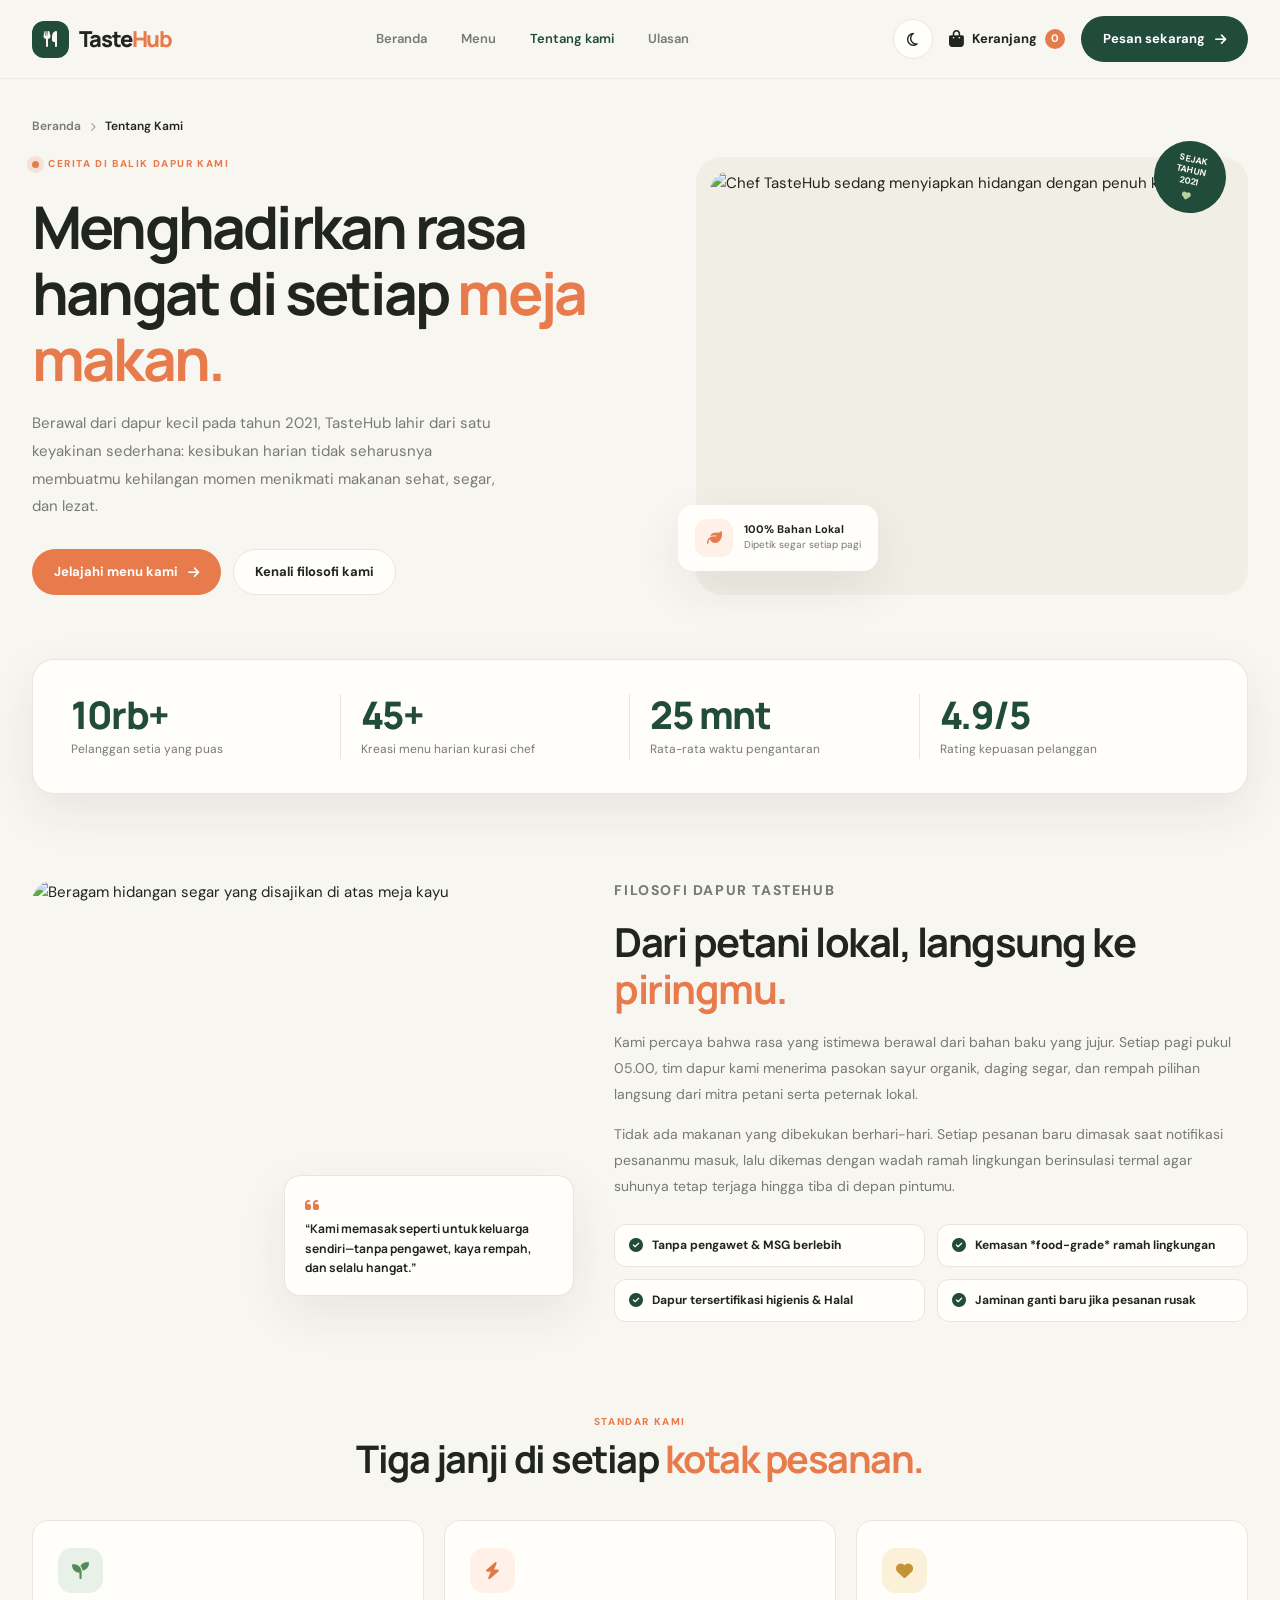
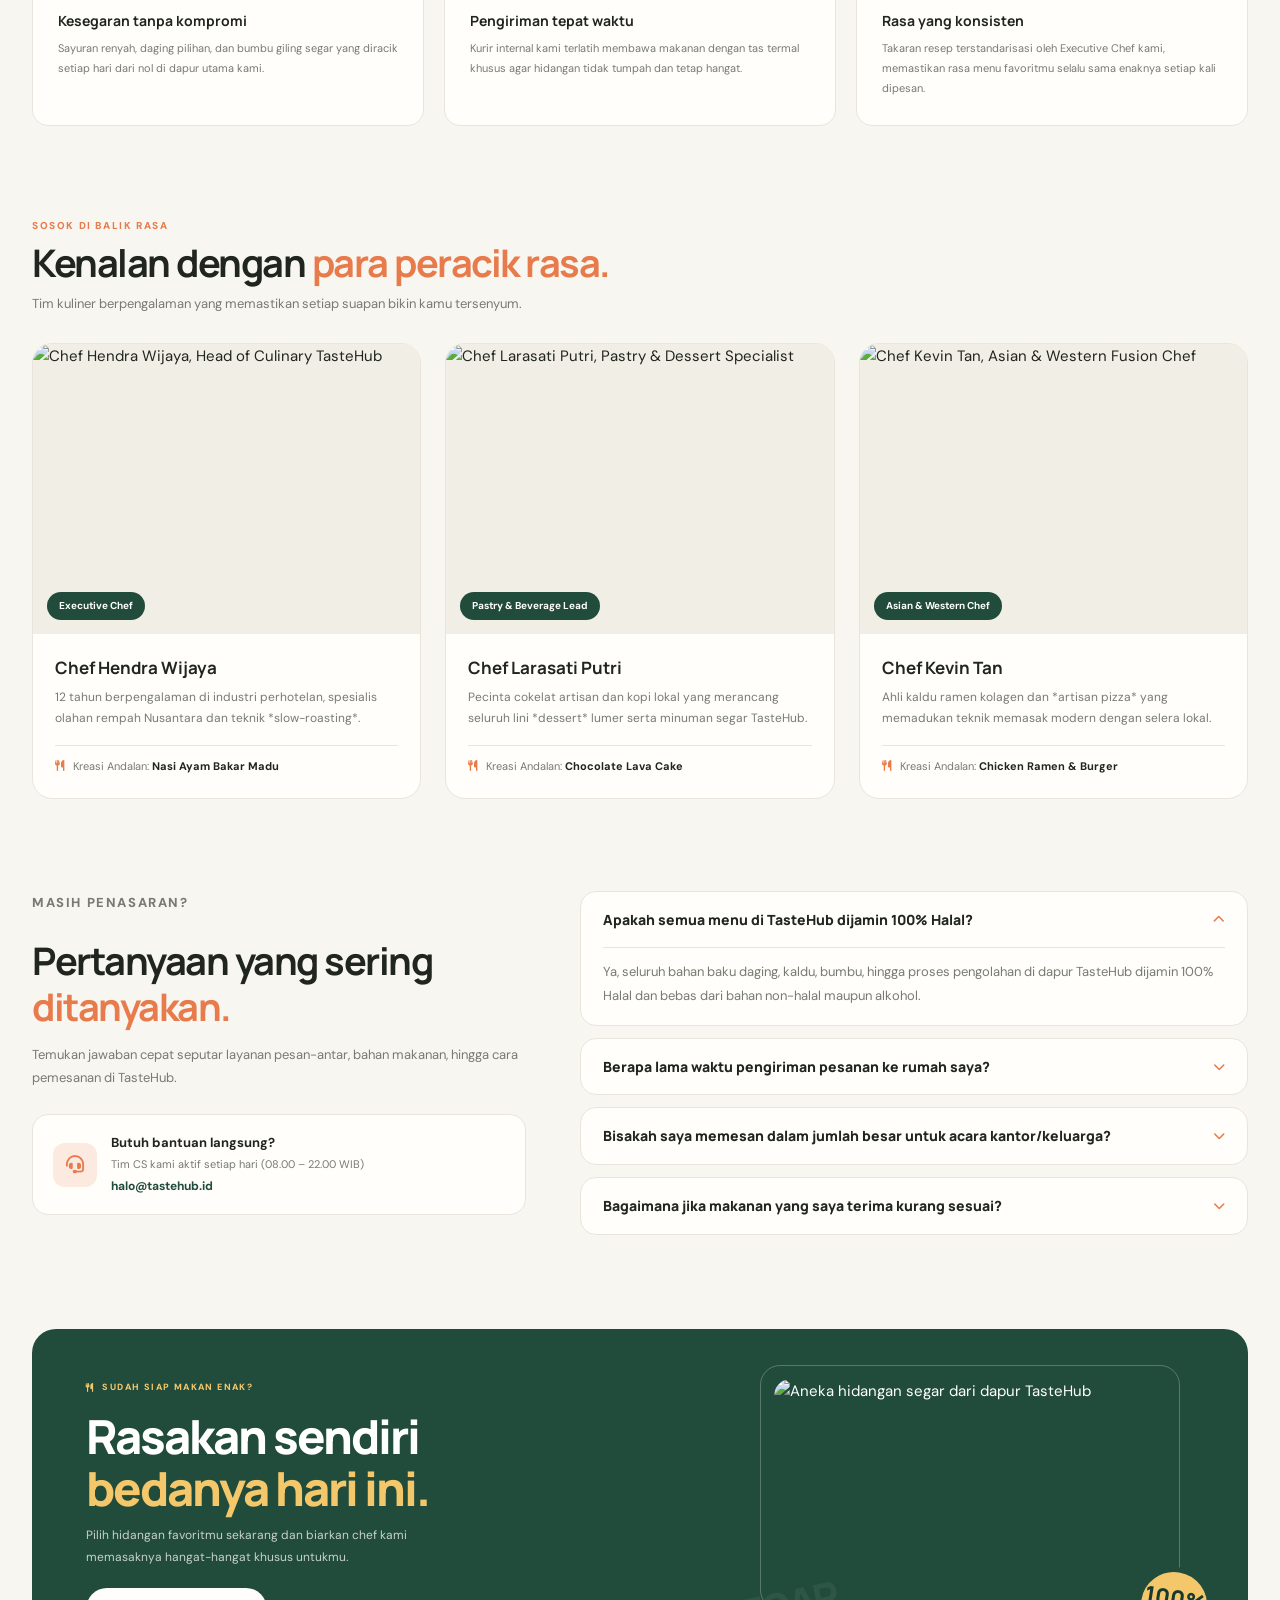
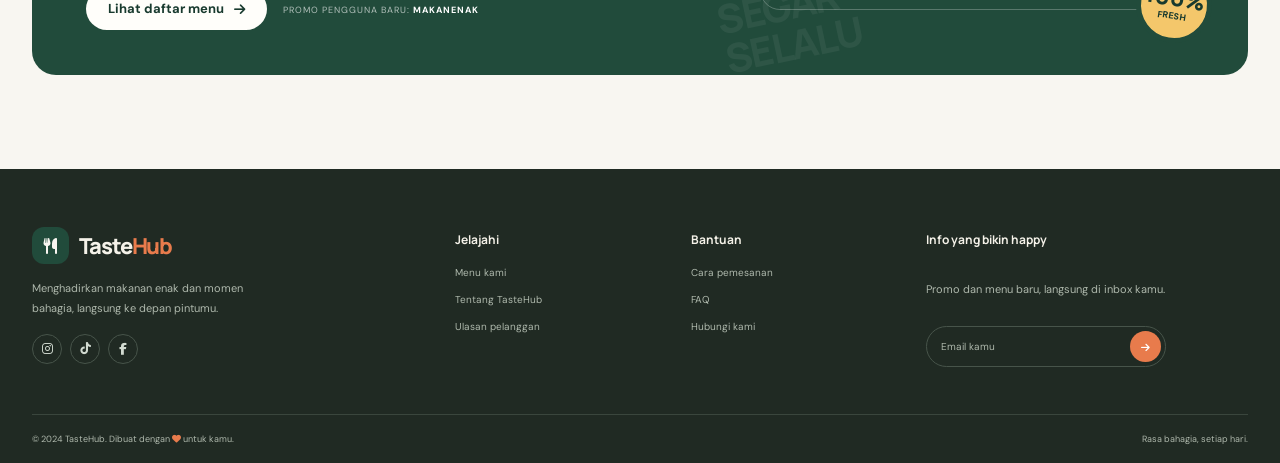
==== about.html @ d0d7498b "feat: add about page with content and FAQ accordion functionality" ====
<!DOCTYPE html>
<html lang="id" class="light">
<head>
    <meta charset="UTF-8">
    <meta name="viewport" content="width=device-width, initial-scale=1.0">
    <meta name="theme-color" content="#f8f6f1">
    <meta name="description" content="Kenali lebih dekat TasteHub. Dari bahan lokal pilihan, dapur higienis, hingga chef berpengalaman yang memasak sepenuh hati untukmu.">
    <title>Tentang Kami — TasteHub</title>
    <link rel="preconnect" href="https://fonts.googleapis.com">
    <link rel="preconnect" href="https://fonts.gstatic.com" crossorigin>
    <link href="https://fonts.googleapis.com/css2?family=DM+Sans:wght@400;500;600;700&family=Manrope:wght@400;500;600;700;800&display=swap" rel="stylesheet">
    <link rel="stylesheet" href="https://cdnjs.cloudflare.com/ajax/libs/font-awesome/6.4.0/css/all.min.css">
    <link rel="stylesheet" href="css/style.css">
</head>
<body>
    <header class="site-header">
        <div class="header-inner">
            <a class="brand" href="index.html" aria-label="TasteHub, ke beranda">
                <span class="brand-mark"><i class="fa-solid fa-utensils" aria-hidden="true"></i></span>
                <span>Taste<span class="brand-accent">Hub</span></span>
            </a>

            <nav class="desktop-nav" aria-label="Navigasi utama">
                <a class="nav-link" href="index.html">Beranda</a>
                <a class="nav-link" href="menu.html">Menu</a>
                <a class="nav-link active" href="about.html">Tentang kami</a>
                <a class="nav-link" href="index.html#ulasan">Ulasan</a>
            </nav>

            <div class="header-actions">
                <button class="icon-button theme-toggle" type="button" aria-label="Aktifkan tema gelap">
                    <i class="fa-regular fa-moon" aria-hidden="true"></i>
                </button>
                <button class="cart-button" type="button" aria-label="Keranjang, 0 item">
                    <i class="fa-solid fa-bag-shopping" aria-hidden="true"></i>
                    <span class="cart-label">Keranjang</span>
                    <span class="cart-count" aria-live="polite">0</span>
                </button>
                <a class="button button-dark header-cta" href="menu.html">Pesan sekarang <i class="fa-solid fa-arrow-right" aria-hidden="true"></i></a>
            </div>

            <button class="mobile-menu-toggle" type="button" aria-label="Buka menu" aria-expanded="false" aria-controls="mobile-menu">
                <i class="fa-solid fa-bars" aria-hidden="true"></i>
            </button>
        </div>
        <nav class="mobile-nav" id="mobile-menu" aria-label="Navigasi mobile" hidden>
            <a href="index.html">Beranda</a>
            <a href="menu.html">Menu</a>
            <a href="about.html">Tentang kami</a>
            <a href="index.html#ulasan">Ulasan</a>
            <a href="menu.html">Pesan sekarang <i class="fa-solid fa-arrow-right" aria-hidden="true"></i></a>
        </nav>
    </header>

    <main>
        <!-- Hero Tentang Kami -->
        <section class="about-hero section-shell">
            <nav class="breadcrumb" aria-label="Breadcrumb">
                <a href="index.html">Beranda</a>
                <i class="fa-solid fa-chevron-right" aria-hidden="true"></i>
                <span aria-current="page">Tentang Kami</span>
            </nav>

            <div class="about-hero-grid">
                <div class="about-hero-copy">
                    <div class="eyebrow"><span class="eyebrow-dot"></span> CERITA DI BALIK DAPUR KAMI</div>
                    <h1>Menghadirkan rasa hangat di setiap <span>meja makan.</span></h1>
                    <p class="hero-description">Berawal dari dapur kecil pada tahun 2021, TasteHub lahir dari satu keyakinan sederhana: kesibukan harian tidak seharusnya membuatmu kehilangan momen menikmati makanan sehat, segar, dan lezat.</p>
                    <div class="about-cta-group">
                        <a class="button button-primary" href="menu.html">Jelajahi menu kami <i class="fa-solid fa-arrow-right" aria-hidden="true"></i></a>
                        <a class="button button-outline" href="#filosofi">Kenali filosofi kami</a>
                    </div>
                </div>

                <div class="about-hero-visual">
                    <div class="about-image-collage">
                        <img class="collage-main" src="https://images.unsplash.com/photo-1556910103-1c02745aae4d?w=900&h=750&fit=crop" alt="Chef TasteHub sedang menyiapkan hidangan dengan penuh ketelitian">
                        <div class="floating-note note-quality">
                            <span class="note-icon"><i class="fa-solid fa-leaf" aria-hidden="true"></i></span>
                            <span><strong>100% Bahan Lokal</strong><small>Dipetik segar setiap pagi</small></span>
                        </div>
                        <div class="hero-sticker about-sticker" aria-hidden="true">
                            <span>SEJAK<br>TAHUN<br>2021</span>
                            <i class="fa-solid fa-heart"></i>
                        </div>
                    </div>
                </div>
            </div>
        </section>

        <!-- Bar Statistik Pencapaian -->
        <section class="stats-section section-shell" aria-label="Pencapaian TasteHub">
            <div class="stats-banner">
                <div class="stat-item">
                    <strong>10rb+</strong>
                    <span>Pelanggan setia yang puas</span>
                </div>
                <div class="stat-item">
                    <strong>45+</strong>
                    <span>Kreasi menu harian kurasi chef</span>
                </div>
                <div class="stat-item">
                    <strong>25 mnt</strong>
                    <span>Rata-rata waktu pengantaran</span>
                </div>
                <div class="stat-item">
                    <strong>4.9/5</strong>
                    <span>Rating kepuasan pelanggan</span>
                </div>
            </div>
        </section>

        <!-- Filosofi & Cerita Dapur -->
        <section class="story-section section-shell" id="filosofi">
            <div class="story-image-box">
                <img src="https://images.unsplash.com/photo-1504674900247-0877df9cc836?w=900&h=800&fit=crop" alt="Beragam hidangan segar yang disajikan di atas meja kayu" loading="lazy">
                <div class="story-quote-card">
                    <i class="fa-solid fa-quote-left" aria-hidden="true"></i>
                    <p>“Kami memasak seperti untuk keluarga sendiri—tanpa pengawet, kaya rempah, dan selalu hangat.”</p>
                </div>
            </div>

            <div class="story-content">
                <p class="section-kicker">FILOSOFI DAPUR TASTEHUB</p>
                <h2>Dari petani lokal, langsung ke <span>piringmu.</span></h2>
                <p>Kami percaya bahwa rasa yang istimewa berawal dari bahan baku yang jujur. Setiap pagi pukul 05.00, tim dapur kami menerima pasokan sayur organik, daging segar, dan rempah pilihan langsung dari mitra petani serta peternak lokal.</p>
                <p>Tidak ada makanan yang dibekukan berhari-hari. Setiap pesanan baru dimasak saat notifikasi pesananmu masuk, lalu dikemas dengan wadah ramah lingkungan berinsulasi termal agar suhunya tetap terjaga hingga tiba di depan pintumu.</p>

                <div class="story-check-grid">
                    <div class="check-item"><i class="fa-solid fa-circle-check" aria-hidden="true"></i> Tanpa pengawet & MSG berlebih</div>
                    <div class="check-item"><i class="fa-solid fa-circle-check" aria-hidden="true"></i> Kemasan *food-grade* ramah lingkungan</div>
                    <div class="check-item"><i class="fa-solid fa-circle-check" aria-hidden="true"></i> Dapur tersertifikasi higienis & Halal</div>
                    <div class="check-item"><i class="fa-solid fa-circle-check" aria-hidden="true"></i> Jaminan ganti baru jika pesanan rusak</div>
                </div>
            </div>
        </section>

        <!-- Nilai Utama (3 Pilar) -->
        <section class="benefits-section section-shell">
            <div class="section-heading centered-heading">
                <div>
                    <p class="section-kicker">STANDAR KAMI</p>
                    <h2>Tiga janji di setiap <span>kotak pesanan.</span></h2>
                </div>
            </div>
            <div class="benefit-grid">
                <article class="benefit-card">
                    <span class="benefit-icon icon-green"><i class="fa-solid fa-seedling" aria-hidden="true"></i></span>
                    <h3>Kesegaran tanpa kompromi</h3>
                    <p>Sayuran renyah, daging pilihan, dan bumbu giling segar yang diracik setiap hari dari nol di dapur utama kami.</p>
                </article>
                <article class="benefit-card">
                    <span class="benefit-icon icon-orange"><i class="fa-solid fa-bolt" aria-hidden="true"></i></span>
                    <h3>Pengiriman tepat waktu</h3>
                    <p>Kurir internal kami terlatih membawa makanan dengan tas termal khusus agar hidangan tidak tumpah dan tetap hangat.</p>
                </article>
                <article class="benefit-card">
                    <span class="benefit-icon icon-yellow"><i class="fa-solid fa-heart" aria-hidden="true"></i></span>
                    <h3>Rasa yang konsisten</h3>
                    <p>Takaran resep terstandarisasi oleh Executive Chef kami, memastikan rasa menu favoritmu selalu sama enaknya setiap kali dipesan.</p>
                </article>
            </div>
        </section>

        <!-- Tim Chef di Balik Layar -->
        <section class="team-section section-shell">
            <div class="section-heading">
                <div>
                    <p class="section-kicker">SOSOK DI BALIK RASA</p>
                    <h2>Kenalan dengan <span>para peracik rasa.</span></h2>
                    <p class="section-description">Tim kuliner berpengalaman yang memastikan setiap suapan bikin kamu tersenyum.</p>
                </div>
            </div>

            <div class="team-grid">
                <article class="team-card">
                    <div class="team-photo">
                        <img src="https://images.unsplash.com/photo-1583394838336-acd977736f90?w=600&h=680&fit=crop&crop=faces" alt="Chef Hendra Wijaya, Head of Culinary TasteHub" loading="lazy">
                        <span class="team-role-badge">Executive Chef</span>
                    </div>
                    <div class="team-info">
                        <h3>Chef Hendra Wijaya</h3>
                        <p>12 tahun berpengalaman di industri perhotelan, spesialis olahan rempah Nusantara dan teknik *slow-roasting*.</p>
                        <span class="signature-dish"><i class="fa-solid fa-utensils" aria-hidden="true"></i> Kreasi Andalan: <strong>Nasi Ayam Bakar Madu</strong></span>
                    </div>
                </article>

                <article class="team-card">
                    <div class="team-photo">
                        <img src="https://images.unsplash.com/photo-1577219491135-ce391730fb2c?w=600&h=680&fit=crop&crop=faces" alt="Chef Larasati Putri, Pastry & Dessert Specialist" loading="lazy">
                        <span class="team-role-badge">Pastry & Beverage Lead</span>
                    </div>
                    <div class="team-info">
                        <h3>Chef Larasati Putri</h3>
                        <p>Pecinta cokelat artisan dan kopi lokal yang merancang seluruh lini *dessert* lumer serta minuman segar TasteHub.</p>
                        <span class="signature-dish"><i class="fa-solid fa-utensils" aria-hidden="true"></i> Kreasi Andalan: <strong>Chocolate Lava Cake</strong></span>
                    </div>
                </article>

                <article class="team-card">
                    <div class="team-photo">
                        <img src="https://images.unsplash.com/photo-1566554273541-37a9ca77b91f?w=600&h=680&fit=crop&crop=faces" alt="Chef Kevin Tan, Asian & Western Fusion Chef" loading="lazy">
                        <span class="team-role-badge">Asian & Western Chef</span>
                    </div>
                    <div class="team-info">
                        <h3>Chef Kevin Tan</h3>
                        <p>Ahli kaldu ramen kolagen dan *artisan pizza* yang memadukan teknik memasak modern dengan selera lokal.</p>
                        <span class="signature-dish"><i class="fa-solid fa-utensils" aria-hidden="true"></i> Kreasi Andalan: <strong>Chicken Ramen & Burger</strong></span>
                    </div>
                </article>
            </div>
        </section>

        <!-- Seksi FAQ (Pertanyaan Umum) -->
        <section class="faq-section section-shell" id="faq">
            <div class="faq-layout">
                <div class="faq-intro">
                    <p class="section-kicker">MASIH PENASARAN?</p>
                    <h2>Pertanyaan yang sering <span>ditanyakan.</span></h2>
                    <p>Temukan jawaban cepat seputar layanan pesan-antar, bahan makanan, hingga cara pemesanan di TasteHub.</p>
                    <div class="contact-card">
                        <span class="contact-icon"><i class="fa-solid fa-headset" aria-hidden="true"></i></span>
                        <div>
                            <strong>Butuh bantuan langsung?</strong>
                            <small>Tim CS kami aktif setiap hari (08.00 – 22.00 WIB)</small>
                            <a href="mailto:halo@tastehub.id">halo@tastehub.id</a>
                        </div>
                    </div>
                </div>

                <div class="faq-list">
                    <div class="faq-item">
                        <button class="faq-question" type="button" aria-expanded="true">
                            <span>Apakah semua menu di TasteHub dijamin 100% Halal?</span>
                            <i class="fa-solid fa-chevron-down" aria-hidden="true"></i>
                        </button>
                        <div class="faq-answer">
                            <p>Ya, seluruh bahan baku daging, kaldu, bumbu, hingga proses pengolahan di dapur TasteHub dijamin 100% Halal dan bebas dari bahan non-halal maupun alkohol.</p>
                        </div>
                    </div>

                    <div class="faq-item">
                        <button class="faq-question" type="button" aria-expanded="false">
                            <span>Berapa lama waktu pengiriman pesanan ke rumah saya?</span>
                            <i class="fa-solid fa-chevron-down" aria-hidden="true"></i>
                        </button>
                        <div class="faq-answer" hidden>
                            <p>Rata-rata waktu pengiriman berkisar antara 20 hingga 35 menit sejak pesanan dikonfirmasi, tergantung jarak lokasi dan kondisi lalu lintas.</p>
                        </div>
                    </div>

                    <div class="faq-item">
                        <button class="faq-question" type="button" aria-expanded="false">
                            <span>Bisakah saya memesan dalam jumlah besar untuk acara kantor/keluarga?</span>
                            <i class="fa-solid fa-chevron-down" aria-hidden="true"></i>
                        </button>
                        <div class="faq-answer" hidden>
                            <p>Tentu bisa! Untuk pesanan di atas 25 porsi (katering acara atau rapat kantor), kami menyarankan pemesanan minimal H-1 agar tim dapur kami dapat menyiapkan porsi terbaik lengkap dengan potongan harga khusus.</p>
                        </div>
                    </div>

                    <div class="faq-item">
                        <button class="faq-question" type="button" aria-expanded="false">
                            <span>Bagaimana jika makanan yang saya terima kurang sesuai?</span>
                            <i class="fa-solid fa-chevron-down" aria-hidden="true"></i>
                        </button>
                        <div class="faq-answer" hidden>
                            <p>Kepuasanmu adalah prioritas kami. Jika ada menu yang tertukar, kurang lengkap, atau rusak saat perjalanan, hubungi layanan pelanggan kami maksimal 2 jam setelah pesanan tiba untuk penggantian menu baru tanpa biaya tambahan.</p>
                        </div>
                    </div>
                </div>
            </div>
        </section>

        <!-- Banner Ajakan Memesan -->
        <section class="promo-section section-shell">
            <div class="promo-content">
                <span class="promo-label"><i class="fa-solid fa-utensils" aria-hidden="true"></i> SUDAH SIAP MAKAN ENAK?</span>
                <h2>Rasakan sendiri<br><span>bedanya hari ini.</span></h2>
                <p>Pilih hidangan favoritmu sekarang dan biarkan chef kami memasaknya hangat-hangat khusus untukmu.</p>
                <a class="button button-light" href="menu.html">Lihat daftar menu <i class="fa-solid fa-arrow-right" aria-hidden="true"></i></a>
                <span class="promo-code">PROMO PENGGUNA BARU: <strong>MAKANENAK</strong></span>
            </div>
            <div class="promo-image">
                <img src="https://images.unsplash.com/photo-1546069901-ba9599a7e63c?w=1000&h=800&fit=crop" alt="Aneka hidangan segar dari dapur TasteHub" loading="lazy">
                <span class="discount-badge"><strong>100%</strong><span>FRESH</span></span>
            </div>
            <div class="promo-decoration" aria-hidden="true">SEGAR<br>SELALU</div>
        </section>
    </main>

    <footer class="site-footer">
        <div class="footer-main section-shell">
            <div class="footer-brand-column">
                <a class="brand footer-brand" href="index.html">
                    <span class="brand-mark"><i class="fa-solid fa-utensils" aria-hidden="true"></i></span>
                    <span>Taste<span class="brand-accent">Hub</span></span>
                </a>
                <p>Menghadirkan makanan enak dan momen bahagia, langsung ke depan pintumu.</p>
                <div class="social-links">
                    <a href="index.html" aria-label="Instagram"><i class="fa-brands fa-instagram"></i></a>
                    <a href="index.html" aria-label="TikTok"><i class="fa-brands fa-tiktok"></i></a>
                    <a href="index.html" aria-label="Facebook"><i class="fa-brands fa-facebook-f"></i></a>
                </div>
            </div>
            <div class="footer-column">
                <h3>Jelajahi</h3>
                <a href="menu.html">Menu kami</a>
                <a href="about.html">Tentang TasteHub</a>
                <a href="index.html#ulasan">Ulasan pelanggan</a>
            </div>
            <div class="footer-column">
                <h3>Bantuan</h3>
                <a href="#faq">Cara pemesanan</a>
                <a href="#faq">FAQ</a>
                <a href="#faq">Hubungi kami</a>
            </div>
            <div class="footer-column newsletter-column">
                <h3>Info yang bikin happy</h3>
                <p>Promo dan menu baru, langsung di inbox kamu.</p>
                <form class="newsletter-form" id="newsletter-form">
                    <label class="sr-only" for="newsletter-email">Alamat email</label>
                    <input id="newsletter-email" type="email" placeholder="Email kamu" required>
                    <button type="submit" aria-label="Daftar newsletter"><i class="fa-solid fa-arrow-right" aria-hidden="true"></i></button>
                </form>
            </div>
        </div>
        <div class="footer-bottom section-shell">
            <span>© 2024 TasteHub. Dibuat dengan <i class="fa-solid fa-heart" aria-hidden="true"></i> untuk kamu.</span>
            <span>Rasa bahagia, setiap hari.</span>
        </div>
    </footer>

    <div class="toast-message" id="toast-message" role="status" aria-live="polite"></div>
    <script src="js/script.js"></script>
</body>
</html>
---- css/style.css ----
:root {
    color-scheme: light;
    --page: #f8f6f1;
    --surface: #fffefa;
    --surface-soft: #f1eee6;
    --ink: #20251f;
    --muted: #777b72;
    --line: #e8e5dc;
    --green: #214b3b;
    --green-dark: #183a2e;
    --orange: #e87b4c;
    --yellow: #f4c76b;
    --shadow: 0 18px 50px rgba(32, 37, 31, .08);
}

html.dark {
    color-scheme: dark;
    --page: #171d19;
    --surface: #202822;
    --surface-soft: #29332c;
    --ink: #f5f2e9;
    --muted: #a7afa6;
    --line: #354139;
    --green: #8ab59a;
    --green-dark: #d3e2d5;
    --orange: #f19a70;
    --shadow: 0 18px 50px rgba(0, 0, 0, .2);
}

* { box-sizing: border-box; }

html { scroll-behavior: smooth; scroll-padding-top: 92px; }

body {
    margin: 0;
    background: var(--page);
    color: var(--ink);
    font-family: "DM Sans", sans-serif;
    font-size: 15px;
    line-height: 1.6;
    transition: background .25s ease, color .25s ease;
}

button, input { font: inherit; }
button, a { -webkit-tap-highlight-color: transparent; }
button { color: inherit; }
a { color: inherit; text-decoration: none; }
img { display: block; max-width: 100%; }

.sr-only {
    position: absolute;
    width: 1px;
    height: 1px;
    padding: 0;
    margin: -1px;
    overflow: hidden;
    clip: rect(0, 0, 0, 0);
    white-space: nowrap;
    border: 0;
}

.section-shell { width: min(1280px, calc(100% - 64px)); margin-inline: auto; }

.site-header {
    position: sticky;
    z-index: 20;
    top: 0;
    background: color-mix(in srgb, var(--page) 92%, transparent);
    border-bottom: 1px solid color-mix(in srgb, var(--line) 75%, transparent);
    backdrop-filter: blur(16px);
}

.header-inner {
    width: min(1280px, calc(100% - 64px));
    min-height: 78px;
    margin: auto;
    display: flex;
    align-items: center;
    justify-content: space-between;
    gap: 30px;
}

.brand {
    display: inline-flex;
    align-items: center;
    gap: 10px;
    flex-shrink: 0;
    font: 800 22px/1 "Manrope", sans-serif;
    letter-spacing: -1.1px;
}

.brand-mark {
    display: grid;
    width: 37px;
    height: 37px;
    place-items: center;
    border-radius: 12px;
    background: var(--green);
    color: var(--page);
    font-size: 16px;
}

.brand-accent { color: var(--orange); }
.desktop-nav { display: flex; align-items: center; gap: 34px; }
.nav-link { color: var(--muted); font-size: 13px; font-weight: 600; transition: color .2s ease; }
.nav-link:hover, .nav-link.active { color: var(--green); }

.header-actions { display: flex; align-items: center; gap: 16px; }
.icon-button, .mobile-menu-toggle {
    display: grid;
    width: 40px;
    height: 40px;
    padding: 0;
    place-items: center;
    border: 1px solid var(--line);
    border-radius: 50%;
    background: var(--surface);
    cursor: pointer;
    transition: border-color .2s ease, transform .2s ease;
}
.icon-button:hover, .mobile-menu-toggle:hover { transform: translateY(-2px); border-color: var(--green); }
.cart-button { position: relative; display: flex; align-items: center; gap: 8px; padding: 8px 0; border: 0; background: transparent; cursor: pointer; font-size: 13px; font-weight: 700; }
.cart-button > i { font-size: 17px; }
.cart-count { display: grid; width: 20px; height: 20px; place-items: center; border-radius: 50%; background: var(--orange); color: white; font-size: 11px; }

.button {
    display: inline-flex;
    min-height: 46px;
    align-items: center;
    justify-content: center;
    gap: 10px;
    padding: 0 21px;
    border: 1px solid transparent;
    border-radius: 999px;
    font-size: 13px;
    font-weight: 700;
    transition: transform .2s ease, background .2s ease, border-color .2s ease;
}
.button:hover { transform: translateY(-2px); }
.button-dark { background: var(--green); color: #fff; }
.button-dark:hover { background: var(--green-dark); }
.button-primary { background: var(--orange); color: #fff; }
.button-primary:hover { background: #d96e40; }
.button-light { background: #fffefa; color: var(--green-dark); }
.button-outline { border-color: var(--line); background: var(--surface); color: var(--ink); }
.mobile-menu-toggle, .mobile-nav { display: none; }

.hero { min-height: 575px; display: grid; grid-template-columns: 1fr .9fr; align-items: center; gap: 58px; padding-block: 66px 72px; }
.hero-copy { position: relative; z-index: 1; }
.eyebrow, .section-kicker { color: var(--orange); font-size: 10px; font-weight: 800; letter-spacing: 1.6px; }
.eyebrow { display: flex; align-items: center; gap: 9px; margin-bottom: 22px; }
.eyebrow-dot { width: 7px; height: 7px; border-radius: 50%; background: var(--orange); box-shadow: 0 0 0 5px color-mix(in srgb, var(--orange) 17%, transparent); }
h1, h2, h3, p { margin-top: 0; }
h1, h2, h3 { font-family: "Manrope", sans-serif; }
.hero h1 { max-width: 620px; margin-bottom: 20px; font-size: clamp(45px, 5.3vw, 70px); line-height: 1.1; letter-spacing: -3.4px; }
.hero h1 span, .section-heading h2 span, .testimonial-copy h2 span, .app-copy h2 span { color: var(--orange); }
.hero-description { max-width: 490px; margin-bottom: 25px; color: var(--muted); font-size: 15px; line-height: 1.85; }
.search-form { display: flex; max-width: 510px; align-items: center; gap: 12px; padding: 7px; border: 1px solid var(--line); border-radius: 999px; background: var(--surface); box-shadow: 0 12px 35px rgba(35, 40, 30, .06); }
.search-form > i { margin-left: 13px; color: var(--muted); }
.search-form input { width: 100%; min-width: 0; padding: 9px 0; border: 0; outline: 0; background: transparent; color: var(--ink); font-size: 13px; }
.search-form input::placeholder { color: var(--muted); }
.search-form .button { min-height: 43px; white-space: nowrap; }
.popular-searches { display: flex; flex-wrap: wrap; align-items: center; gap: 9px; margin-top: 16px; color: var(--muted); font-size: 11px; }
.popular-searches button { padding: 5px 11px; border: 1px solid var(--line); border-radius: 99px; background: var(--surface); color: var(--ink); cursor: pointer; font-size: 11px; transition: border-color .2s ease, color .2s ease; }
.popular-searches button:hover { border-color: var(--orange); color: var(--orange); }
.hero-proof { display: flex; align-items: center; gap: 14px; margin-top: 34px; }
.avatar-stack { display: flex; padding-left: 4px; }
.avatar-stack img { width: 31px; height: 31px; margin-left: -5px; border: 2px solid var(--page); border-radius: 50%; object-fit: cover; }
.hero-proof > div:nth-child(2) { display: grid; line-height: 1.3; }
.hero-proof > div:nth-child(2) strong, .rating-proof strong { font-size: 12px; }
.hero-proof > div:nth-child(2) span, .rating-proof span { color: var(--muted); font-size: 10px; }
.proof-divider { height: 28px; border-left: 1px solid var(--line); }
.rating-proof { display: flex; align-items: center; gap: 5px; }
.rating-proof i { color: #e8ae43; font-size: 12px; }

.hero-visual { position: relative; display: grid; min-height: 450px; place-items: center; }
.hero-image-wrap { width: min(100%, 440px); aspect-ratio: 1; padding: 13px; border-radius: 48% 52% 48% 52% / 52% 44% 56% 48%; background: #e8d9bd; transform: rotate(3deg); }
.hero-image { width: 100%; height: 100%; border: 7px solid var(--page); border-radius: inherit; object-fit: cover; transform: rotate(-3deg); }
.floating-note { position: absolute; z-index: 2; display: flex; align-items: center; gap: 11px; padding: 13px 16px; border: 1px solid rgba(255,255,255,.55); border-radius: 15px; background: var(--surface); box-shadow: var(--shadow); }
.note-delivery { top: 17%; left: -5%; }
.note-icon { display: grid; width: 38px; height: 38px; place-items: center; border-radius: 12px; background: #fff0e8; color: var(--orange); }
.floating-note > span:last-child { display: grid; line-height: 1.45; }
.floating-note strong { font-size: 11px; }
.floating-note small { color: var(--muted); font-size: 10px; }
.note-favorite { right: -1%; bottom: 17%; display: grid; gap: 3px; }
.favorite-stars { color: #e4a834; font-size: 11px; font-weight: 800; }
.hero-sticker { position: absolute; top: 7%; right: 7%; display: flex; width: 72px; height: 72px; flex-direction: column; align-items: center; justify-content: center; border-radius: 50%; background: var(--green); color: #f8f6f1; font-size: 9px; font-weight: 800; line-height: 1.25; text-align: center; transform: rotate(12deg); }
.hero-sticker i { margin-top: 4px; color: #b6d59c; }

.category-section { padding-block: 17px 58px; }
.section-heading { display: flex; align-items: end; justify-content: space-between; gap: 20px; margin-bottom: 28px; }
.section-heading h2, .testimonial-copy h2, .app-copy h2 { margin: 6px 0 0; font-size: clamp(28px, 3.2vw, 38px); line-height: 1.2; letter-spacing: -1.5px; }
.section-kicker { margin-bottom: 0; }
.compact-heading { margin-bottom: 20px; }
.compact-heading h2 { font-size: 22px; letter-spacing: -.7px; }
.text-link { display: inline-flex; align-items: center; gap: 9px; color: var(--green); font-size: 12px; font-weight: 700; white-space: nowrap; }
.text-link i { font-size: 11px; transition: transform .2s ease; }
.text-link:hover i { transform: translateX(4px); }
.category-list { display: grid; grid-template-columns: repeat(6, minmax(0, 1fr)); gap: 14px; }
.category-chip { display: flex; min-height: 82px; align-items: center; gap: 12px; padding: 10px 14px; border: 1px solid var(--line); border-radius: 14px; background: var(--surface); color: var(--ink); cursor: pointer; font-size: 12px; font-weight: 700; transition: border-color .2s ease, transform .2s ease, background .2s ease; }
.category-chip:hover { transform: translateY(-3px); border-color: var(--orange); }
.category-chip.active { border-color: var(--green); background: var(--green); color: #fff; }
.category-icon { display: grid; width: 43px; height: 43px; flex-shrink: 0; place-items: center; border-radius: 50%; background: color-mix(in srgb, var(--orange) 15%, var(--surface)); color: var(--orange); font-size: 16px; }
.category-chip.active .category-icon { background: rgba(255,255,255,.17); color: #fff; }
.category-image { overflow: hidden; background: var(--surface-soft); }
.category-image img { width: 100%; height: 100%; object-fit: cover; }

.menu-section { padding-block: 32px 86px; }
.section-description { margin: 8px 0 0; color: var(--muted); font-size: 13px; }
.product-grid { display: grid; grid-template-columns: repeat(4, minmax(0, 1fr)); gap: 21px; }
.product-card { overflow: hidden; border: 1px solid var(--line); border-radius: 17px; background: var(--surface); transition: transform .25s ease, box-shadow .25s ease, border-color .25s ease; }
.product-card:hover { transform: translateY(-5px); border-color: color-mix(in srgb, var(--green) 25%, var(--line)); box-shadow: var(--shadow); }
.product-card[hidden] { display: none; }
.product-image-wrap { position: relative; height: 195px; overflow: hidden; background: var(--surface-soft); }
.product-image-wrap > img { width: 100%; height: 100%; object-fit: cover; transition: transform .45s ease; }
.product-card:hover .product-image-wrap > img { transform: scale(1.05); }
.product-tag { position: absolute; top: 12px; left: 12px; padding: 5px 9px; border-radius: 99px; background: var(--green); color: #fff; font-size: 9px; font-weight: 700; }
.product-tag.tag-new { background: #fffefa; color: var(--green-dark); }
.favorite-button { position: absolute; top: 10px; right: 10px; display: grid; width: 34px; height: 34px; place-items: center; border: 0; border-radius: 50%; background: rgba(255,255,255,.92); color: #50544d; cursor: pointer; transition: color .2s ease, transform .2s ease; }
.favorite-button:hover { transform: scale(1.08); color: #e76d67; }
.favorite-button[aria-pressed="true"] { color: #e76d67; }
.product-details { padding: 15px 15px 16px; }
.product-title-row { display: flex; align-items: center; justify-content: space-between; gap: 8px; }
.product-title-row h3 { overflow: hidden; margin: 0; font-size: 14px; letter-spacing: -.3px; text-overflow: ellipsis; white-space: nowrap; }
.product-rating { flex-shrink: 0; color: var(--ink); font-size: 10px; font-weight: 700; }
.product-rating i { margin-right: 2px; color: #e4a834; }
.product-details > p { overflow: hidden; margin: 6px 0 15px; color: var(--muted); font-size: 11px; text-overflow: ellipsis; white-space: nowrap; }
.product-bottom { display: flex; align-items: center; justify-content: space-between; padding-top: 11px; border-top: 1px solid var(--line); }
.product-bottom strong { font: 800 14px "Manrope", sans-serif; }
.add-button { display: grid; width: 33px; height: 33px; place-items: center; border: 0; border-radius: 11px; background: var(--green); color: #fff; cursor: pointer; transition: background .2s ease, transform .2s ease; }
.add-button:hover { transform: rotate(90deg); background: var(--orange); }
.empty-state { padding: 36px 0; color: var(--muted); text-align: center; }
.mobile-menu-link { display: none; }

.promo-section { position: relative; display: grid; min-height: 340px; grid-template-columns: 1fr .9fr; align-items: center; overflow: hidden; margin-bottom: 94px; padding: 45px 54px; border-radius: 24px; background: var(--green); color: #fff; }
.promo-content { position: relative; z-index: 2; max-width: 440px; }
.promo-label { display: inline-flex; align-items: center; gap: 7px; color: #f4c76b; font-size: 9px; font-weight: 800; letter-spacing: 1.4px; }
.promo-content h2 { margin: 12px 0 10px; font: 800 clamp(34px, 4vw, 47px)/1.12 "Manrope", sans-serif; letter-spacing: -2px; }
.promo-content h2 span { color: #f4c76b; }
.promo-content > p { max-width: 370px; margin-bottom: 20px; color: rgba(255,255,255,.75); font-size: 12px; line-height: 1.8; }
.promo-content .button { min-height: 42px; }
.promo-code { display: inline-block; margin-left: 12px; color: rgba(255,255,255,.65); font-size: 9px; letter-spacing: 1px; }
.promo-code strong { color: #fff; }
.promo-image { position: relative; z-index: 1; justify-self: end; width: 100%; max-width: 420px; height: 245px; }
.promo-image::before { position: absolute; inset: -14px 14px 14px -14px; border: 1px solid rgba(255,255,255,.25); border-radius: 20px; content: ""; }
.promo-image img { position: relative; width: 100%; height: 100%; border-radius: 17px; object-fit: cover; }
.discount-badge { position: absolute; right: -18px; bottom: -19px; display: flex; width: 76px; height: 76px; flex-direction: column; align-items: center; justify-content: center; border: 5px solid var(--green); border-radius: 50%; background: #f4c76b; color: var(--green-dark); transform: rotate(9deg); }
.discount-badge strong { font: 800 22px/1 "Manrope", sans-serif; }
.discount-badge span { font-size: 9px; font-weight: 800; }
.promo-decoration { position: absolute; right: 32%; bottom: 10px; color: rgba(255,255,255,.06); font: 800 40px/1 "Manrope", sans-serif; letter-spacing: -2px; transform: rotate(-12deg); }

.benefits-section { padding-block: 0 92px; }
.centered-heading { justify-content: center; margin-bottom: 38px; text-align: center; }
.benefit-grid { display: grid; grid-template-columns: repeat(3, 1fr); gap: 20px; }
.benefit-card { padding: 27px 25px; border: 1px solid var(--line); border-radius: 16px; background: var(--surface); }
.benefit-icon { display: grid; width: 45px; height: 45px; margin-bottom: 17px; place-items: center; border-radius: 14px; font-size: 17px; }
.icon-orange { background: #fff0e8; color: #df7747; }
.icon-green { background: #e8f1e8; color: #528b59; }
.icon-yellow { background: #fbf1d9; color: #c49335; }
.benefit-card h3 { margin-bottom: 7px; font-size: 14px; }
.benefit-card p { margin-bottom: 0; color: var(--muted); font-size: 11px; line-height: 1.8; }

.testimonial-section { display: grid; grid-template-columns: .8fr 1fr; align-items: center; gap: 90px; padding-block: 0 100px; }
.testimonial-image { position: relative; width: 100%; height: 370px; }
.testimonial-image > img { width: 100%; height: 100%; border-radius: 20px; object-fit: cover; }
.testimonial-image-caption { position: absolute; right: -27px; bottom: 25px; display: flex; align-items: start; gap: 10px; padding: 15px 18px; border-radius: 14px; background: var(--surface); box-shadow: var(--shadow); color: var(--green); font: 800 13px/1.35 "Manrope", sans-serif; }
.testimonial-image-caption i { color: var(--orange); }
.testimonial-copy h2 { max-width: 430px; margin-top: 9px; }
.review-stars { display: flex; gap: 4px; margin-top: 22px; color: #e4a834; font-size: 12px; }
.testimonial-copy blockquote { max-width: 500px; margin: 14px 0 24px; color: var(--muted); font: 500 15px/1.9 "DM Sans", sans-serif; }
.review-author { display: flex; align-items: center; gap: 11px; }
.review-author > img { width: 42px; height: 42px; border-radius: 50%; object-fit: cover; }
.review-author > span:nth-child(2), .review-count { display: grid; line-height: 1.4; }
.review-author strong { font-size: 11px; }
.review-author small { color: var(--muted); font-size: 9px; }
.review-count { margin-left: auto; text-align: right; }
.review-count strong { color: var(--green); font-size: 12px; }

.app-banner { position: relative; display: grid; min-height: 300px; grid-template-columns: 1fr .8fr; align-items: center; overflow: hidden; margin-bottom: 90px; padding: 42px 55px; border: 1px solid var(--line); border-radius: 23px; background: var(--surface-soft); }
.app-copy { position: relative; z-index: 2; max-width: 440px; }
.app-copy h2 { margin-top: 8px; font-size: 36px; }
.app-copy > p:not(.section-kicker) { max-width: 390px; margin: 12px 0 19px; color: var(--muted); font-size: 12px; line-height: 1.8; }
.app-buttons { display: flex; flex-wrap: wrap; gap: 9px; }
.store-button { display: flex; min-width: 130px; align-items: center; gap: 9px; padding: 8px 11px; border-radius: 9px; background: var(--ink); color: var(--page); }
.store-button > i { font-size: 20px; }
.store-button > span { display: grid; line-height: 1.25; }
.store-button small { font-size: 8px; }
.store-button strong { font-size: 11px; }
.app-art { position: absolute; top: 0; right: 4%; display: grid; width: 43%; height: 100%; place-items: center; }
.phone-mockup { position: relative; z-index: 1; width: 190px; height: 330px; padding: 9px; border: 5px solid #222a25; border-radius: 30px; background: #111713; box-shadow: 0 24px 40px rgba(0,0,0,.2); transform: rotate(8deg) translateY(28px); }
.phone-camera { position: absolute; z-index: 2; top: 10px; left: 50%; width: 55px; height: 13px; border-radius: 99px; background: #111713; transform: translateX(-50%); }
.phone-screen { display: flex; height: 100%; flex-direction: column; gap: 12px; overflow: hidden; padding: 27px 11px 9px; border-radius: 21px; background: #f8f6f1; color: #20251f; }
.phone-greeting { color: #72766f; font-size: 8px; }
.phone-screen > strong { font: 800 13px/1.3 "Manrope", sans-serif; }
.phone-food { overflow: hidden; border-radius: 10px; background: white; }
.phone-food img { width: 100%; height: 94px; object-fit: cover; }
.phone-food span { display: grid; padding: 7px; font-size: 9px; font-weight: 700; }
.phone-food small { color: #e87b4c; font-size: 8px; }
.phone-tabs { display: flex; justify-content: space-around; margin-top: auto; color: #647064; font-size: 10px; }
.phone-tabs i:first-child { color: #214b3b; }
.app-art-dot { position: absolute; display: block; border-radius: 50%; background: #e4a834; }
.dot-one { top: 14%; right: 12%; width: 17px; height: 17px; }
.dot-two { bottom: 16%; left: 8%; width: 11px; height: 11px; background: var(--orange); }

.site-footer { background: #202a23; color: #f5f2e9; }
.footer-main { display: grid; grid-template-columns: 1.4fr .7fr .7fr 1.2fr; gap: 48px; padding-block: 58px 47px; }
.footer-brand { color: #f5f2e9; }
.footer-brand-column > p, .newsletter-column > p { max-width: 245px; margin: 15px 0; color: #aeb8ac; font-size: 11px; line-height: 1.8; }
.social-links { display: flex; gap: 8px; }
.social-links a { display: grid; width: 30px; height: 30px; place-items: center; border: 1px solid #47544a; border-radius: 50%; color: #d2dbd1; font-size: 12px; transition: background .2s ease; }
.social-links a:hover { background: var(--orange); }
.footer-column { display: flex; flex-direction: column; align-items: start; gap: 11px; }
.footer-column h3 { margin: 3px 0 5px; font-size: 12px; }
.footer-column > a { color: #aeb8ac; font-size: 10px; }
.footer-column > a:hover { color: #fff; }
.newsletter-form { display: flex; width: 100%; max-width: 240px; padding: 4px; border: 1px solid #47544a; border-radius: 99px; }
.newsletter-form input { width: 100%; min-width: 0; padding: 7px 10px; border: 0; outline: 0; background: transparent; color: #fff; font-size: 10px; }
.newsletter-form input::placeholder { color: #aeb8ac; }
.newsletter-form button { display: grid; width: 31px; height: 31px; flex-shrink: 0; place-items: center; border: 0; border-radius: 50%; background: var(--orange); color: white; cursor: pointer; font-size: 10px; }
.footer-bottom { display: flex; justify-content: space-between; gap: 16px; padding-block: 17px; border-top: 1px solid #3a463d; color: #aeb8ac; font-size: 9px; }
.footer-bottom i { color: var(--orange); }
.toast-message { position: fixed; z-index: 30; right: 24px; bottom: 24px; max-width: min(360px, calc(100% - 48px)); padding: 13px 18px; border-radius: 12px; background: var(--green); color: white; box-shadow: var(--shadow); font-size: 12px; opacity: 0; pointer-events: none; transform: translateY(12px); transition: opacity .2s ease, transform .2s ease; }
.toast-message.visible { opacity: 1; transform: translateY(0); }

@media (max-width: 1050px) {
    .section-shell { width: min(100% - 48px, 900px); }
    .header-inner { width: calc(100% - 48px); }
    .desktop-nav { gap: 20px; }
    .header-actions { gap: 11px; }
    .hero { gap: 25px; }
    .hero-visual { min-height: 390px; }
    .category-list { grid-template-columns: repeat(3, minmax(0, 1fr)); }
    .product-grid { grid-template-columns: repeat(2, minmax(0, 1fr)); }
    .product-image-wrap { height: 230px; }
    .testimonial-section { gap: 55px; }
}

@media (max-width: 760px) {
    html { scroll-padding-top: 76px; }
    .section-shell { width: calc(100% - 40px); }
    .header-inner { width: calc(100% - 40px); min-height: 68px; gap: 12px; }
    .brand { font-size: 20px; }
    .brand-mark { width: 34px; height: 34px; }
    .desktop-nav, .header-cta, .cart-label { display: none; }
    .header-actions { margin-left: auto; gap: 9px; }
    .icon-button { width: 36px; height: 36px; }
    .cart-button { padding-inline: 5px; }
    .mobile-menu-toggle { display: grid; width: 36px; height: 36px; }
    .mobile-nav { display: flex; flex-direction: column; gap: 0; padding: 0 20px 12px; border-top: 1px solid var(--line); background: var(--page); }
    .mobile-nav[hidden] { display: none; }
    .mobile-nav a { padding: 12px 0; border-bottom: 1px solid var(--line); color: var(--muted); font-size: 13px; font-weight: 600; }
    .mobile-nav a:last-child { border-bottom: 0; color: var(--green); }
    .mobile-nav a i { margin-left: 5px; }
    .hero { min-height: 0; grid-template-columns: 1fr; gap: 19px; padding-block: 50px 38px; }
    .hero h1 { max-width: 480px; margin-bottom: 14px; font-size: clamp(43px, 11vw, 61px); letter-spacing: -2.6px; }
    .eyebrow { margin-bottom: 17px; font-size: 9px; }
    .hero-description { max-width: 540px; margin-bottom: 19px; font-size: 13px; }
    .hero-visual { min-height: 340px; margin-top: 5px; }
    .hero-image-wrap { width: min(76vw, 350px); }
    .note-delivery { top: 14%; left: 1%; }
    .note-favorite { right: 1%; bottom: 12%; }
    .hero-sticker { top: 4%; right: 10%; width: 61px; height: 61px; font-size: 8px; }
    .category-section { padding-block: 15px 43px; }
    .compact-heading h2 { font-size: 20px; }
    .category-list { display: flex; gap: 10px; overflow-x: auto; padding: 2px 1px 9px; scrollbar-width: none; }
    .category-list::-webkit-scrollbar { display: none; }
    .category-chip { min-width: 135px; min-height: 68px; gap: 9px; padding: 8px 10px; font-size: 11px; }
    .category-icon { width: 39px; height: 39px; }
    .menu-section { padding-block: 26px 61px; }
    .section-heading h2, .testimonial-copy h2 { font-size: 29px; }
    .section-description { font-size: 12px; }
    .desktop-link { display: none; }
    .product-grid { gap: 13px; }
    .product-image-wrap { height: clamp(140px, 38vw, 210px); }
    .product-details { padding: 12px; }
    .product-title-row h3 { font-size: 12px; }
    .product-rating { font-size: 9px; }
    .product-details > p { font-size: 10px; }
    .product-bottom strong { font-size: 12px; }
    .add-button { width: 30px; height: 30px; }
    .mobile-menu-link { display: flex; justify-content: center; margin-top: 23px; }
    .promo-section { width: calc(100% - 40px); grid-template-columns: 1fr; gap: 25px; margin-bottom: 67px; padding: 30px 25px 35px; border-radius: 19px; }
    .promo-content { max-width: 100%; }
    .promo-content h2 { font-size: 39px; }
    .promo-image { justify-self: start; max-width: none; height: 210px; }
    .promo-decoration { right: 3%; bottom: 12%; font-size: 26px; }
    .discount-badge { right: -10px; bottom: -13px; width: 65px; height: 65px; }
    .discount-badge strong { font-size: 18px; }
    .benefits-section { padding-bottom: 65px; }
    .centered-heading { margin-bottom: 25px; }
    .benefit-grid { grid-template-columns: 1fr; gap: 11px; }
    .benefit-card { display: grid; grid-template-columns: 45px 1fr; column-gap: 14px; padding: 16px; }
    .benefit-icon { grid-row: span 2; margin-bottom: 0; }
    .benefit-card h3 { align-self: end; margin-bottom: 3px; font-size: 13px; }
    .benefit-card p { font-size: 10px; }
    .testimonial-section { grid-template-columns: 1fr; gap: 29px; padding-bottom: 67px; }
    .testimonial-image { width: calc(100% - 16px); height: 290px; }
    .testimonial-image-caption { right: -14px; bottom: 17px; padding: 12px 14px; }
    .testimonial-copy blockquote { font-size: 13px; }
    .app-banner { grid-template-columns: 1fr; min-height: 0; margin-bottom: 62px; padding: 31px 25px 230px; }
    .app-copy h2 { font-size: 31px; }
    .app-art { top: auto; right: 0; bottom: 0; width: 100%; height: 230px; }
    .phone-mockup { width: 150px; height: 255px; padding: 7px; border-radius: 25px; transform: rotate(7deg) translateY(25px); }
    .phone-camera { top: 8px; width: 46px; height: 11px; }
    .phone-screen { gap: 8px; padding: 23px 9px 8px; border-radius: 18px; }
    .phone-screen > strong { font-size: 11px; }
    .phone-food img { height: 70px; }
    .footer-main { grid-template-columns: 1fr 1fr; gap: 32px 22px; padding-block: 42px 32px; }
    .footer-brand-column { grid-column: 1 / -1; }
    .footer-bottom { flex-direction: column; gap: 5px; font-size: 8px; }
}

@media (max-width: 390px) {
    .section-shell, .promo-section { width: calc(100% - 32px); }
    .header-inner { width: calc(100% - 32px); }
    .hero { padding-top: 40px; }
    .search-form { gap: 8px; }
    .search-form > i { margin-left: 7px; }
    .search-form .button { padding-inline: 13px; font-size: 11px; }
    .hero-proof { gap: 10px; }
    .product-grid { gap: 9px; }
    .product-details { padding: 10px; }
    .product-title-row { align-items: start; flex-direction: column; gap: 3px; }
    .product-title-row h3 { max-width: 100%; }
    .product-details > p { margin: 5px 0 10px; }
    .promo-code { display: block; margin: 10px 0 0; }
    .app-buttons { gap: 7px; }
    .store-button { min-width: 0; padding: 8px; }
}

@media (prefers-reduced-motion: reduce) {
    *, *::before, *::after { scroll-behavior: auto !important; animation-duration: .01ms !important; animation-iteration-count: 1 !important; transition-duration: .01ms !important; }
}

/* ==========================================================================
   Halaman Daftar Menu (menu.html)
   ========================================================================== */

.page-hero {
    padding-block: 38px 42px;
    border-bottom: 1px solid var(--line);
}

.breadcrumb {
    display: inline-flex;
    align-items: center;
    gap: 9px;
    margin-bottom: 20px;
    color: var(--muted);
    font-size: 12px;
    font-weight: 600;
}

.breadcrumb a:hover {
    color: var(--green);
}

.breadcrumb i {
    font-size: 9px;
    opacity: .65;
}

.breadcrumb span {
    color: var(--ink);
}

.page-hero-grid {
    display: grid;
    grid-template-columns: 1.1fr .9fr;
    align-items: end;
    gap: 44px;
}

.page-hero-copy h1 {
    max-width: 540px;
    margin-bottom: 14px;
    font-size: clamp(36px, 4.2vw, 54px);
    line-height: 1.12;
    letter-spacing: -2.4px;
}

.page-hero-copy h1 span {
    color: var(--orange);
}

.page-hero-copy .hero-description {
    margin-bottom: 0;
}

.page-hero-search .search-form {
    max-width: 100%;
}

.catalog-section {
    padding-block: 38px 90px;
}

.catalog-toolbar {
    display: flex;
    flex-wrap: wrap;
    align-items: center;
    justify-content: space-between;
    gap: 16px;
    margin-block: 28px 24px;
    padding-bottom: 16px;
    border-bottom: 1px solid var(--line);
}

.result-counter {
    margin: 0;
    color: var(--muted);
    font-size: 13px;
}

.result-counter strong {
    color: var(--ink);
    font-family: "Manrope", sans-serif;
    font-weight: 800;
}

.sort-box {
    display: inline-flex;
    align-items: center;
    gap: 10px;
    color: var(--muted);
    font-size: 12px;
    font-weight: 600;
}

.sort-box i {
    color: var(--orange);
}

.sort-select {
    padding: 8px 14px;
    border: 1px solid var(--line);
    border-radius: 99px;
    background: var(--surface);
    color: var(--ink);
    font: 700 12px "DM Sans", sans-serif;
    cursor: pointer;
    outline: none;
    transition: border-color .2s ease;
}

.sort-select:hover,
.sort-select:focus {
    border-color: var(--green);
}

.product-tag.tag-spicy {
    background: var(--orange);
    color: #fff;
}

.empty-state-box {
    max-width: 400px;
    margin: 44px auto;
    padding: 36px 24px;
    border: 1px dashed var(--line);
    border-radius: 20px;
    background: var(--surface);
    text-align: center;
}

.empty-state-box[hidden] {
    display: none;
}

.empty-icon {
    display: inline-grid;
    width: 52px;
    height: 52px;
    margin-bottom: 14px;
    place-items: center;
    border-radius: 50%;
    background: var(--surface-soft);
    color: var(--orange);
    font-size: 20px;
}

.empty-state-box h3 {
    margin-bottom: 6px;
    font-size: 17px;
}

.empty-state-box p {
    margin-bottom: 18px;
    color: var(--muted);
    font-size: 12px;
}

@media (max-width: 900px) {
    .page-hero-grid {
        grid-template-columns: 1fr;
        gap: 24px;
    }
}

@media (max-width: 760px) {
    .page-hero {
        padding-block: 26px 32px;
    }
    .catalog-section {
        padding-block: 24px 64px;
    }
    .catalog-toolbar {
        margin-block: 20px 18px;
    }
}

/* ==========================================================================
   Halaman Detail Menu (detailMenu.html)
   ========================================================================== */

.detail-top-bar {
    display: flex;
    flex-wrap: wrap;
    align-items: center;
    justify-content: space-between;
    gap: 12px;
    padding-block: 26px 18px;
}

.detail-top-bar .breadcrumb {
    margin-bottom: 0;
}

.back-link {
    display: inline-flex;
    align-items: center;
    gap: 8px;
    color: var(--green);
    font-size: 12px;
    font-weight: 700;
    transition: transform .2s ease;
}

.back-link:hover {
    transform: translateX(-3px);
}

.detail-section {
    display: grid;
    grid-template-columns: .95fr 1.05fr;
    align-items: start;
    gap: 52px;
    padding-block: 10px 72px;
}

/* Galeri Gambar Produk */
.detail-gallery {
    position: sticky;
    top: 102px;
    display: grid;
    gap: 14px;
}

.detail-main-image {
    position: relative;
    height: 430px;
    overflow: hidden;
    border: 1px solid var(--line);
    border-radius: 22px;
    background: var(--surface-soft);
}

.detail-main-image > img {
    width: 100%;
    height: 100%;
    object-fit: cover;
    transition: opacity .25s ease, transform .4s ease;
}

.detail-fav-btn {
    top: 16px;
    right: 16px;
    width: 40px;
    height: 40px;
    font-size: 16px;
}

.detail-main-image .product-tag {
    top: 16px;
    left: 16px;
    padding: 6px 12px;
    font-size: 10px;
}

.note-prep {
    bottom: 16px;
    left: 16px;
}

.detail-thumbnails {
    display: grid;
    grid-template-columns: repeat(3, 1fr);
    gap: 12px;
}

.thumb-button {
    height: 88px;
    padding: 0;
    overflow: hidden;
    border: 2px solid transparent;
    border-radius: 14px;
    background: var(--surface);
    cursor: pointer;
    opacity: .65;
    transition: opacity .2s ease, border-color .2s ease, transform .2s ease;
}

.thumb-button:hover {
    opacity: .9;
    transform: translateY(-2px);
}

.thumb-button.active {
    border-color: var(--orange);
    opacity: 1;
}

.thumb-button img {
    width: 100%;
    height: 100%;
    object-fit: cover;
}

/* Kolom Info & Kustomisasi */
.detail-meta-row {
    display: flex;
    flex-wrap: wrap;
    align-items: center;
    gap: 12px;
    margin-bottom: 12px;
}

.category-badge {
    display: inline-flex;
    align-items: center;
    gap: 6px;
    padding: 5px 12px;
    border-radius: 99px;
    background: color-mix(in srgb, var(--green) 12%, var(--surface));
    color: var(--green);
    font-size: 11px;
    font-weight: 700;
}

.detail-rating-pill {
    display: inline-flex;
    align-items: center;
    gap: 5px;
    font-size: 12px;
}

.detail-rating-pill i {
    color: #e4a834;
}

.detail-rating-pill span {
    color: var(--muted);
    font-size: 11px;
}

.detail-title {
    margin-bottom: 14px;
    font-size: clamp(32px, 3.6vw, 44px);
    line-height: 1.12;
    letter-spacing: -1.8px;
}

.detail-title span {
    color: var(--orange);
}

.detail-price-box {
    display: flex;
    align-items: center;
    gap: 12px;
    margin-bottom: 18px;
}

.detail-price {
    color: var(--green);
    font: 800 26px/1 "Manrope", sans-serif;
    letter-spacing: -1px;
}

.price-Cross {
    color: var(--muted);
    font-size: 14px;
    text-decoration: line-through;
}

.promo-pill {
    padding: 4px 10px;
    border-radius: 99px;
    background: #fff0e8;
    color: #df7747;
    font-size: 10px;
    font-weight: 800;
}

.detail-description {
    margin-bottom: 22px;
    color: var(--muted);
    font-size: 14px;
    line-height: 1.8;
}

.dish-highlights {
    display: grid;
    grid-template-columns: repeat(3, 1fr);
    gap: 12px;
    margin-bottom: 26px;
    padding: 14px 16px;
    border: 1px solid var(--line);
    border-radius: 16px;
    background: var(--surface);
}

.highlight-item {
    display: flex;
    align-items: center;
    gap: 10px;
}

.highlight-item > i {
    display: grid;
    width: 34px;
    height: 34px;
    flex-shrink: 0;
    place-items: center;
    border-radius: 10px;
    background: var(--surface-soft);
    color: var(--orange);
    font-size: 14px;
}

.highlight-item small {
    display: block;
    color: var(--muted);
    font-size: 10px;
    line-height: 1.2;
}

.highlight-item strong {
    font-size: 12px;
}

/* Form Opsi & Topping */
.customize-form {
    display: grid;
    gap: 22px;
}

.option-group {
    margin: 0;
    padding: 0;
    border: 0;
}

.option-group legend,
.option-label {
    display: flex;
    align-items: center;
    justify-content: space-between;
    width: 100%;
    margin-bottom: 10px;
    font: 800 13px "Manrope", sans-serif;
}

.required-badge,
.optional-badge {
    padding: 3px 8px;
    border-radius: 99px;
    font-family: "DM Sans", sans-serif;
    font-size: 10px;
    font-weight: 700;
}

.required-badge {
    background: color-mix(in srgb, var(--orange) 16%, var(--surface));
    color: var(--orange);
}

.optional-badge {
    background: var(--surface-soft);
    color: var(--muted);
}

.option-chips {
    display: flex;
    flex-wrap: wrap;
    gap: 10px;
}

.option-chip input {
    position: absolute;
    opacity: 0;
    pointer-events: none;
}

.option-chip span {
    display: inline-flex;
    align-items: center;
    gap: 6px;
    padding: 9px 15px;
    border: 1px solid var(--line);
    border-radius: 99px;
    background: var(--surface);
    font-size: 12px;
    font-weight: 700;
    cursor: pointer;
    transition: all .2s ease;
}

.option-chip input:checked + span {
    border-color: var(--green);
    background: var(--green);
    color: #fff;
}

.addon-grid {
    display: grid;
    grid-template-columns: repeat(2, 1fr);
    gap: 10px;
}

.addon-card {
    position: relative;
    display: flex;
    align-items: center;
    gap: 10px;
    padding: 11px 13px;
    border: 1px solid var(--line);
    border-radius: 13px;
    background: var(--surface);
    cursor: pointer;
    transition: border-color .2s ease, background .2s ease;
}

.addon-card:hover {
    border-color: var(--orange);
}

.addon-card input {
    position: absolute;
    opacity: 0;
    pointer-events: none;
}

.addon-check {
    display: grid;
    width: 20px;
    height: 20px;
    flex-shrink: 0;
    place-items: center;
    border: 1px solid var(--line);
    border-radius: 6px;
    background: var(--page);
    color: transparent;
    font-size: 10px;
    transition: all .2s ease;
}

.addon-card input:checked ~ .addon-check {
    border-color: var(--orange);
    background: var(--orange);
    color: #fff;
}

.addon-text {
    display: grid;
    line-height: 1.3;
}

.addon-text strong {
    font-size: 12px;
}

.addon-text small {
    color: var(--orange);
    font-size: 10px;
    font-weight: 700;
}

.note-input {
    width: 100%;
    padding: 11px 15px;
    border: 1px solid var(--line);
    border-radius: 12px;
    background: var(--surface);
    color: var(--ink);
    font-size: 12px;
    outline: none;
    transition: border-color .2s ease;
}

.note-input:focus {
    border-color: var(--green);
}

/* Bar Kuantitas & Tombol Beli */
.purchase-bar {
    display: flex;
    align-items: center;
    gap: 14px;
    padding-top: 8px;
}

.qty-control {
    display: inline-flex;
    align-items: center;
    padding: 5px;
    border: 1px solid var(--line);
    border-radius: 99px;
    background: var(--surface);
}

.qty-btn {
    display: grid;
    width: 36px;
    height: 36px;
    place-items: center;
    border: 0;
    border-radius: 50%;
    background: var(--surface-soft);
    color: var(--ink);
    cursor: pointer;
    font-size: 11px;
    transition: background .2s ease, color .2s ease;
}

.qty-btn:hover {
    background: var(--green);
    color: #fff;
}

.qty-control input {
    width: 40px;
    border: 0;
    background: transparent;
    color: var(--ink);
    font: 800 14px "Manrope", sans-serif;
    text-align: center;
    outline: none;
}

.buy-submit-btn {
    flex: 1;
    min-height: 48px;
    font-size: 13px;
}

/* Tab Informasi & Ulasan */
.detail-tabs-section {
    padding-block: 10px 76px;
}

.tabs-header {
    display: flex;
    gap: 24px;
    margin-bottom: 26px;
    border-bottom: 1px solid var(--line);
}

.tab-btn {
    position: relative;
    padding: 12px 4px;
    border: 0;
    background: transparent;
    color: var(--muted);
    font: 800 14px "Manrope", sans-serif;
    cursor: pointer;
    transition: color .2s ease;
}

.tab-btn.active {
    color: var(--green);
}

.tab-btn.active::after {
    position: absolute;
    right: 0;
    bottom: -1px;
    left: 0;
    height: 3px;
    border-radius: 99px;
    background: var(--orange);
    content: "";
}

.tab-panel[hidden] {
    display: none;
}

.info-columns {
    display: grid;
    grid-template-columns: 1fr 1fr;
    gap: 24px;
}

.info-card {
    padding: 26px;
    border: 1px solid var(--line);
    border-radius: 18px;
    background: var(--surface);
}

.info-card h3 {
    display: flex;
    align-items: center;
    gap: 9px;
    margin-bottom: 10px;
    font-size: 16px;
}

.info-card h3 i {
    color: var(--orange);
}

.info-card > p {
    color: var(--muted);
    font-size: 12px;
}

.ingredient-list {
    display: grid;
    gap: 9px;
    margin: 16px 0 0;
    padding: 0;
    list-style: none;
    font-size: 12px;
}

.ingredient-list li {
    display: flex;
    align-items: center;
    gap: 9px;
}

.ingredient-list i {
    color: var(--green);
    font-size: 11px;
}

.nutrition-grid {
    display: grid;
    grid-template-columns: repeat(4, 1fr);
    gap: 10px;
    margin-block: 16px;
}

.nutrition-box {
    padding: 12px 10px;
    border-radius: 12px;
    background: var(--surface-soft);
    text-align: center;
}

.nutrition-box strong {
    display: block;
    color: var(--green);
    font: 800 15px "Manrope", sans-serif;
}

.nutrition-box span {
    color: var(--muted);
    font-size: 10px;
}

.allergy-note {
    margin: 0;
    padding: 10px 13px;
    border-radius: 10px;
    background: color-mix(in srgb, var(--orange) 10%, var(--surface));
    font-size: 11px;
}

.allergy-note i {
    color: var(--orange);
    margin-right: 4px;
}

.reviews-grid {
    display: grid;
    grid-template-columns: repeat(3, 1fr);
    gap: 18px;
}

.review-item-card {
    padding: 22px;
    border: 1px solid var(--line);
    border-radius: 16px;
    background: var(--surface);
}

.review-item-top {
    display: flex;
    align-items: start;
    justify-content: space-between;
    gap: 10px;
    margin-bottom: 12px;
}

.review-user {
    display: flex;
    align-items: center;
    gap: 10px;
}

.review-user img {
    width: 38px;
    height: 38px;
    border-radius: 50%;
    object-fit: cover;
}

.review-user strong {
    display: block;
    font-size: 12px;
}

.review-user small {
    color: var(--muted);
    font-size: 10px;
}

.review-item-card p {
    margin: 0;
    color: var(--muted);
    font-size: 12px;
    line-height: 1.75;
}

.related-section {
    padding-bottom: 90px;
}

@media (max-width: 960px) {
    .detail-section {
        grid-template-columns: 1fr;
        gap: 32px;
    }
    .detail-gallery {
        position: static;
    }
    .info-columns,
    .reviews-grid {
        grid-template-columns: 1fr;
    }
}

@media (max-width: 760px) {
    .detail-main-image {
        height: 310px;
    }
    .dish-highlights {
        grid-template-columns: 1fr;
        gap: 10px;
    }
    .addon-grid {
        grid-template-columns: 1fr;
    }
    .purchase-bar {
        flex-direction: column;
        align-items: stretch;
    }
    .qty-control {
        justify-content: space-between;
    }
    .nutrition-grid {
        grid-template-columns: repeat(2, 1fr);
    }
}

/* ==========================================================================
   Halaman Tentang Kami (about.html)
   ========================================================================== */

.about-hero {
    padding-block: 34px 64px;
}

.about-hero-grid {
    display: grid;
    grid-template-columns: 1.05fr .95fr;
    align-items: center;
    gap: 54px;
}

.about-hero-copy h1 {
    max-width: 580px;
    margin-bottom: 18px;
    font-size: clamp(38px, 4.6vw, 60px);
    line-height: 1.12;
    letter-spacing: -2.8px;
}

.about-hero-copy h1 span {
    color: var(--orange);
}

.about-cta-group {
    display: flex;
    flex-wrap: wrap;
    gap: 12px;
    margin-top: 28px;
}

.about-image-collage {
    position: relative;
    padding: 14px;
    border-radius: 26px;
    background: var(--surface-soft);
}

.collage-main {
    width: 100%;
    height: 410px;
    border-radius: 20px;
    object-fit: cover;
}

.note-quality {
    bottom: 24px;
    left: -18px;
}

.about-sticker {
    top: -16px;
    right: 22px;
}

/* Bar Statistik */
.stats-section {
    padding-bottom: 84px;
}

.stats-banner {
    display: grid;
    grid-template-columns: repeat(4, 1fr);
    gap: 20px;
    padding: 34px 38px;
    border: 1px solid var(--line);
    border-radius: 22px;
    background: var(--surface);
    box-shadow: var(--shadow);
}

.stat-item {
    display: grid;
    gap: 4px;
    padding-right: 16px;
    border-right: 1px solid var(--line);
}

.stat-item:last-child {
    padding-right: 0;
    border-right: 0;
}

.stat-item strong {
    color: var(--green);
    font: 800 clamp(28px, 3.2vw, 38px)/1.1 "Manrope", sans-serif;
    letter-spacing: -1.5px;
}

.stat-item span {
    color: var(--muted);
    font-size: 12px;
}

/* Seksi Filosofi & Cerita */
.story-section {
    display: grid;
    grid-template-columns: .9fr 1.1fr;
    align-items: center;
    gap: 64px;
    padding-bottom: 92px;
}

.story-image-box {
    position: relative;
}

.story-image-box > img {
    width: 100%;
    height: 440px;
    border-radius: 22px;
    object-fit: cover;
}

.story-quote-card {
    position: absolute;
    right: -24px;
    bottom: 24px;
    max-width: 290px;
    padding: 18px 20px;
    border: 1px solid var(--line);
    border-radius: 16px;
    background: var(--surface);
    box-shadow: var(--shadow);
}

.story-quote-card i {
    margin-bottom: 6px;
    color: var(--orange);
    font-size: 16px;
}

.story-quote-card p {
    margin: 0;
    font: 700 12px/1.6 "Manrope", sans-serif;
}

.story-content h2 {
    margin: 8px 0 18px;
    font-size: clamp(28px, 3.2vw, 40px);
    line-height: 1.18;
    letter-spacing: -1.5px;
}

.story-content h2 span {
    color: var(--orange);
}

.story-content > p {
    margin-bottom: 14px;
    color: var(--muted);
    font-size: 14px;
    line-height: 1.85;
}

.story-check-grid {
    display: grid;
    grid-template-columns: 1fr 1fr;
    gap: 12px;
    margin-top: 24px;
}

.check-item {
    display: flex;
    align-items: center;
    gap: 9px;
    padding: 11px 14px;
    border: 1px solid var(--line);
    border-radius: 12px;
    background: var(--surface);
    font-size: 12px;
    font-weight: 700;
}

.check-item i {
    color: var(--green);
    font-size: 14px;
}

/* Tim Kuliner (Chef) */
.team-section {
    padding-bottom: 92px;
}

.team-grid {
    display: grid;
    grid-template-columns: repeat(3, 1fr);
    gap: 24px;
}

.team-card {
    overflow: hidden;
    border: 1px solid var(--line);
    border-radius: 20px;
    background: var(--surface);
    transition: transform .25s ease, box-shadow .25s ease;
}

.team-card:hover {
    transform: translateY(-5px);
    box-shadow: var(--shadow);
}

.team-photo {
    position: relative;
    height: 290px;
    overflow: hidden;
    background: var(--surface-soft);
}

.team-photo img {
    width: 100%;
    height: 100%;
    object-fit: cover;
    transition: transform .45s ease;
}

.team-card:hover .team-photo img {
    transform: scale(1.04);
}

.team-role-badge {
    position: absolute;
    bottom: 14px;
    left: 14px;
    padding: 6px 12px;
    border-radius: 99px;
    background: var(--green);
    color: #fff;
    font-size: 10px;
    font-weight: 700;
}

.team-info {
    padding: 20px 22px 22px;
}

.team-info h3 {
    margin-bottom: 6px;
    font-size: 17px;
}

.team-info p {
    margin-bottom: 16px;
    color: var(--muted);
    font-size: 12px;
    line-height: 1.75;
}

.signature-dish {
    display: block;
    padding-top: 12px;
    border-top: 1px solid var(--line);
    color: var(--muted);
    font-size: 11px;
}

.signature-dish i {
    margin-right: 5px;
    color: var(--orange);
}

.signature-dish strong {
    color: var(--ink);
}

/* FAQ Accordion */
.faq-section {
    padding-bottom: 94px;
}

.faq-layout {
    display: grid;
    grid-template-columns: .85fr 1.15fr;
    align-items: start;
    gap: 54px;
}

.faq-intro h2 {
    margin: 8px 0 14px;
    font-size: clamp(28px, 3.2vw, 38px);
    line-height: 1.2;
    letter-spacing: -1.5px;
}

.faq-intro h2 span {
    color: var(--orange);
}

.faq-intro > p {
    margin-bottom: 24px;
    color: var(--muted);
    font-size: 13px;
    line-height: 1.8;
}

.contact-card {
    display: flex;
    align-items: center;
    gap: 14px;
    padding: 18px 20px;
    border: 1px solid var(--line);
    border-radius: 16px;
    background: var(--surface);
}

.contact-icon {
    display: grid;
    width: 44px;
    height: 44px;
    flex-shrink: 0;
    place-items: center;
    border-radius: 12px;
    background: color-mix(in srgb, var(--orange) 15%, var(--surface));
    color: var(--orange);
    font-size: 18px;
}

.contact-card div {
    display: grid;
    gap: 2px;
}

.contact-card strong {
    font-size: 13px;
}

.contact-card small {
    color: var(--muted);
    font-size: 11px;
}

.contact-card a {
    margin-top: 2px;
    color: var(--green);
    font-size: 12px;
    font-weight: 700;
}

.faq-list {
    display: grid;
    gap: 12px;
}

.faq-item {
    overflow: hidden;
    border: 1px solid var(--line);
    border-radius: 16px;
    background: var(--surface);
}

.faq-question {
    display: flex;
    width: 100%;
    align-items: center;
    justify-content: space-between;
    gap: 16px;
    padding: 18px 22px;
    border: 0;
    background: transparent;
    color: var(--ink);
    font: 800 14px/1.4 "Manrope", sans-serif;
    text-align: left;
    cursor: pointer;
}

.faq-question i {
    color: var(--orange);
    font-size: 12px;
    transition: transform .25s ease;
}

.faq-question[aria-expanded="true"] i {
    transform: rotate(180deg);
}

.faq-answer {
    padding: 0 22px 18px;
}

.faq-answer[hidden] {
    display: none;
}

.faq-answer p {
    margin: 0;
    padding-top: 12px;
    border-top: 1px solid var(--line);
    color: var(--muted);
    font-size: 13px;
    line-height: 1.8;
}

@media (max-width: 960px) {
    .about-hero-grid,
    .story-section,
    .faq-layout {
        grid-template-columns: 1fr;
        gap: 36px;
    }
    .stats-banner {
        grid-template-columns: repeat(2, 1fr);
    }
    .stat-item:nth-child(2) {
        border-right: 0;
    }
    .team-grid {
        grid-template-columns: repeat(2, 1fr);
    }
}

@media (max-width: 760px) {
    .collage-main,
    .story-image-box > img {
        height: 300px;
    }
    .note-quality {
        left: 12px;
        bottom: 12px;
    }
    .story-quote-card {
        position: static;
        max-width: 100%;
        margin-top: 14px;
    }
    .story-check-grid,
    .team-grid {
        grid-template-columns: 1fr;
    }
    .stats-banner {
        grid-template-columns: 1fr;
        padding: 24px;
    }
    .stat-item {
        padding-right: 0;
        padding-bottom: 14px;
        border-right: 0;
        border-bottom: 1px solid var(--line);
    }
    .stat-item:last-child {
        padding-bottom: 0;
        border-bottom: 0;
    }
}
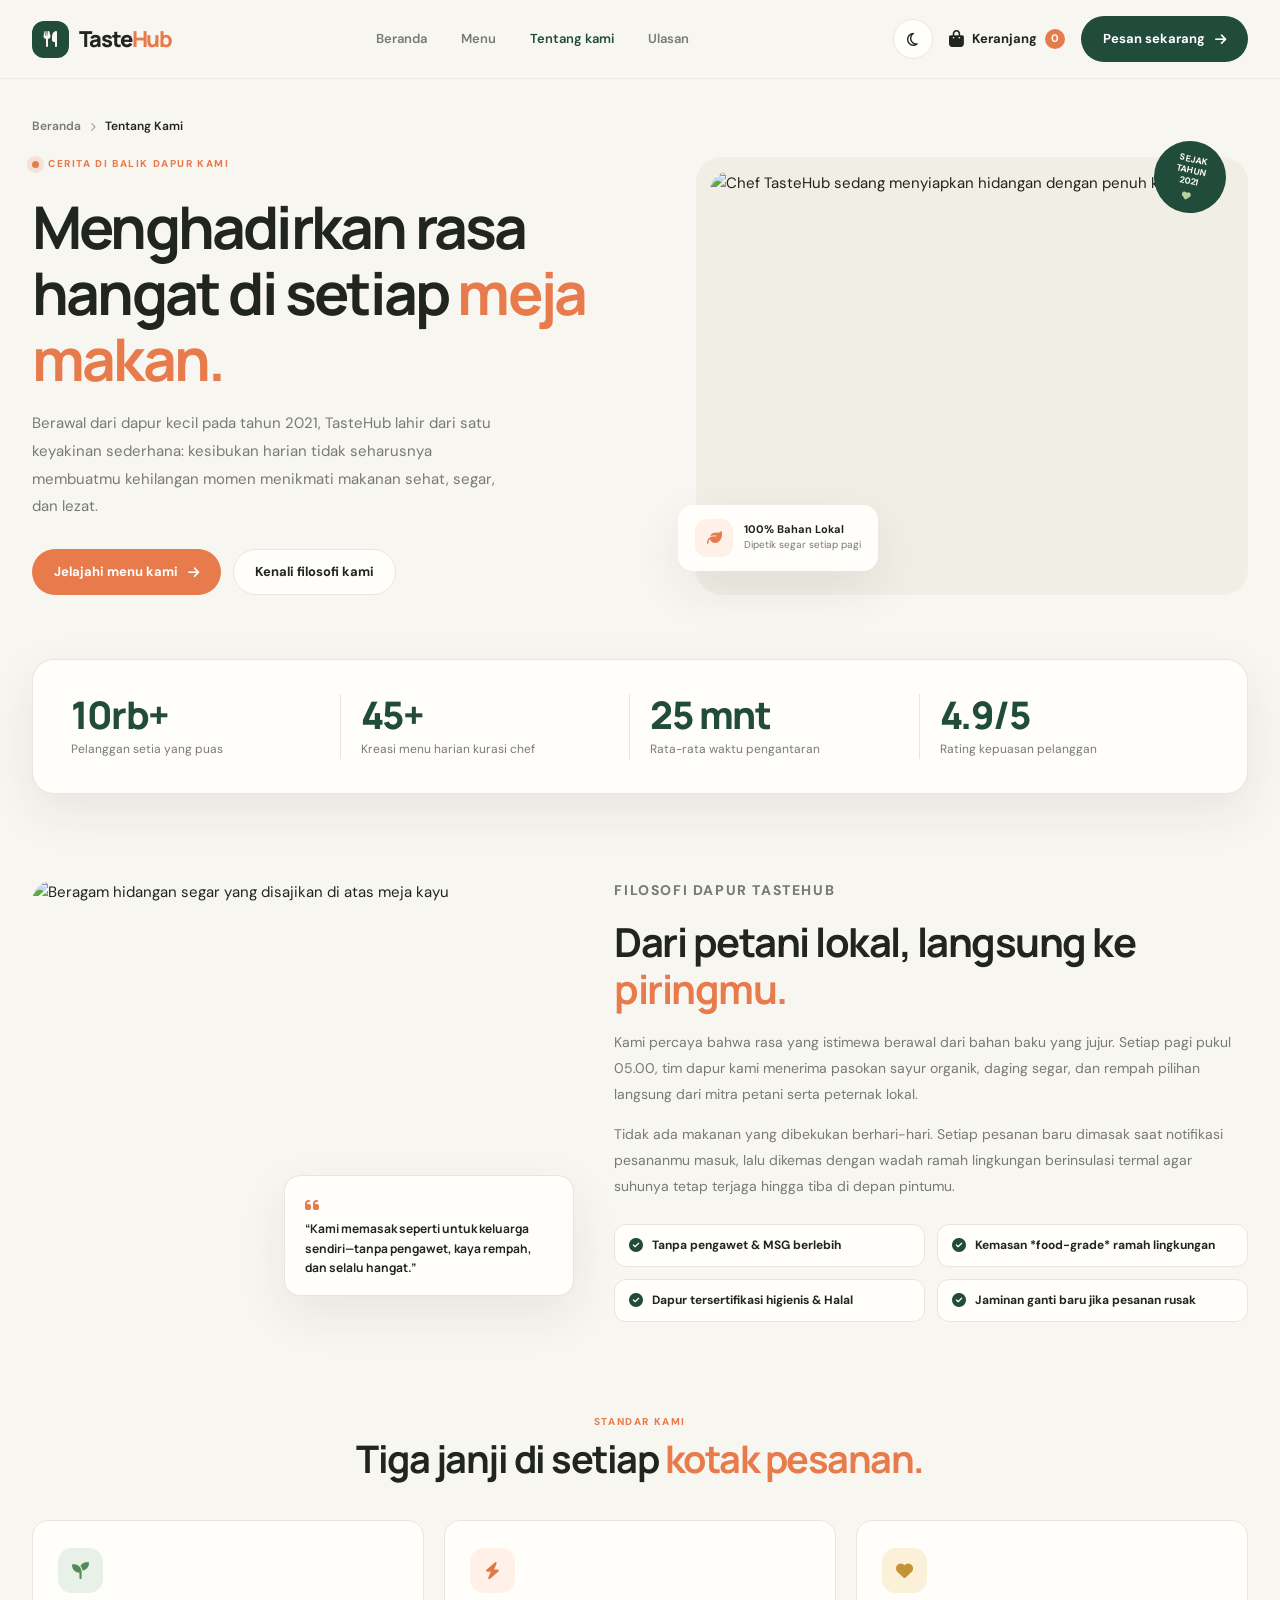
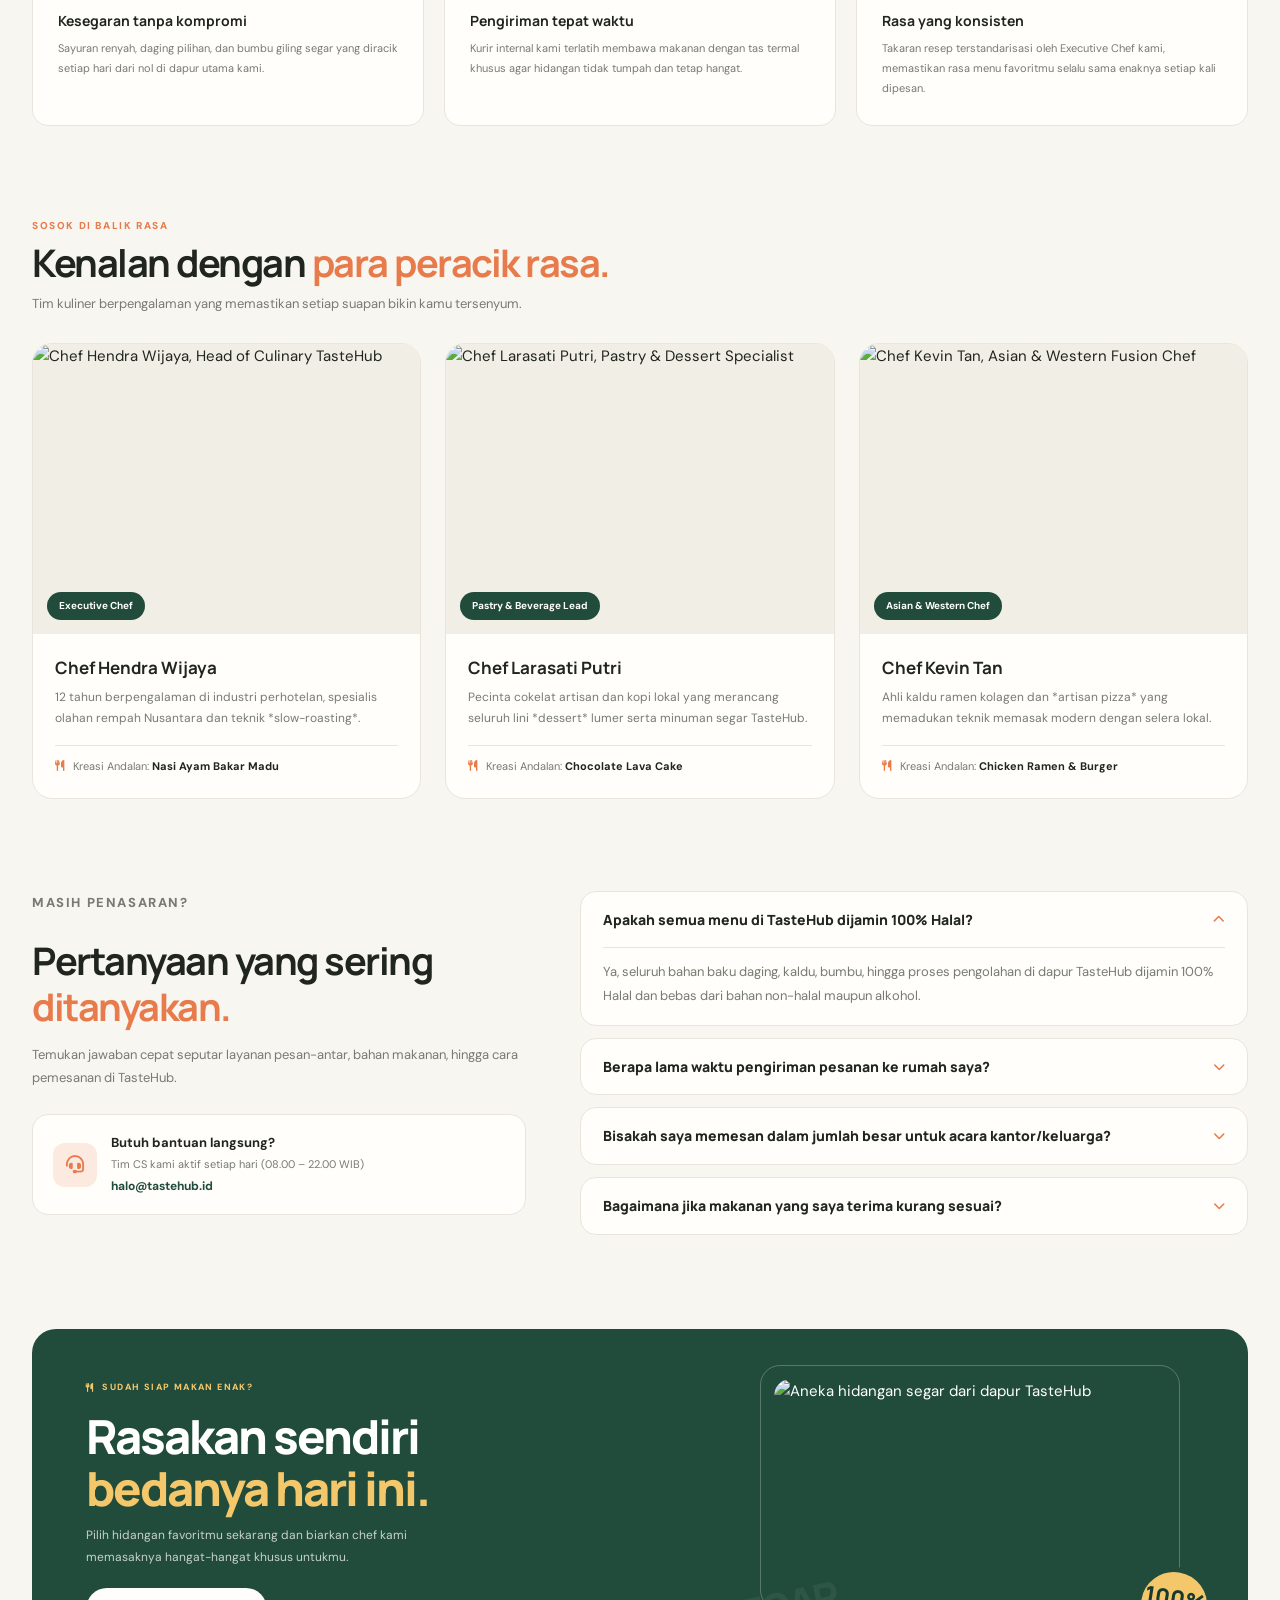
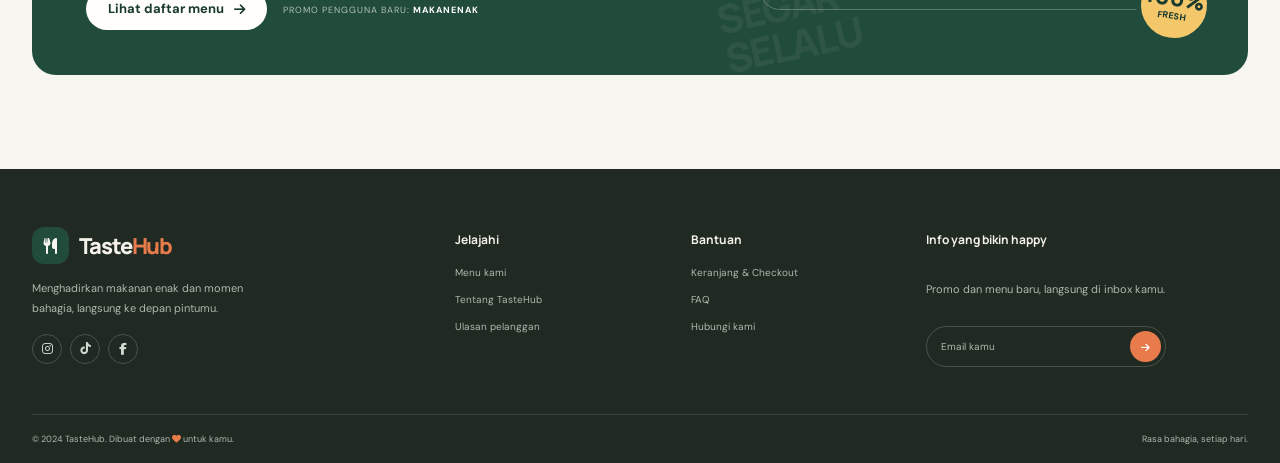
==== commit 56a31956: "Update menu links and add review page with customer testimonials" ====
--- a/about.html
+++ b/about.html
@@ -48,6 +48,7 @@
             <a href="menu.html">Menu</a>
             <a href="about.html">Tentang kami</a>
             <a href="index.html#ulasan">Ulasan</a>
+            <a href="checkout.html">Keranjang &amp; Checkout</a>
             <a href="menu.html">Pesan sekarang <i class="fa-solid fa-arrow-right" aria-hidden="true"></i></a>
         </nav>
     </header>
@@ -311,7 +312,7 @@
             </div>
             <div class="footer-column">
                 <h3>Bantuan</h3>
-                <a href="#faq">Cara pemesanan</a>
+                <a href="checkout.html">Keranjang &amp; Checkout</a>
                 <a href="#faq">FAQ</a>
                 <a href="#faq">Hubungi kami</a>
             </div>
--- a/css/style.css
+++ b/css/style.css
@@ -1722,4 +1722,862 @@
         padding-bottom: 0;
         border-bottom: 0;
     }
+}
+
+/* ==========================================================================
+   Halaman Checkout (checkout.html)
+   ========================================================================== */
+
+.checkout-page {
+    padding-block: 34px 90px;
+}
+
+.checkout-heading {
+    margin: 30px 0 32px;
+}
+
+.checkout-heading h1 {
+    margin: 5px 0 8px;
+    font-size: clamp(36px, 4.2vw, 52px);
+    letter-spacing: -2px;
+}
+
+.checkout-heading h1 span {
+    color: var(--orange);
+}
+
+.checkout-heading > p:last-child {
+    margin-bottom: 0;
+    color: var(--muted);
+}
+
+.checkout-layout {
+    display: grid;
+    grid-template-columns: minmax(0, 1.4fr) minmax(280px, .75fr);
+    align-items: start;
+    gap: 24px;
+}
+
+.checkout-main-column {
+    display: grid;
+    gap: 20px;
+}
+
+.checkout-panel,
+.order-summary-panel {
+    padding: 25px;
+    border: 1px solid var(--line);
+    border-radius: 18px;
+    background: var(--surface);
+}
+
+.checkout-panel-heading {
+    display: flex;
+    align-items: center;
+    justify-content: space-between;
+    gap: 15px;
+    margin-bottom: 18px;
+}
+
+.checkout-panel-heading .section-kicker,
+.order-summary-panel .section-kicker {
+    margin-bottom: 5px;
+}
+
+.checkout-panel-heading h2,
+.order-summary-panel h2 {
+    margin: 0;
+    font-size: 20px;
+    letter-spacing: -.5px;
+}
+
+.checkout-items {
+    display: grid;
+}
+
+.checkout-item {
+    display: grid;
+    grid-template-columns: 78px minmax(0, 1fr) auto;
+    align-items: center;
+    gap: 15px;
+    padding-block: 16px;
+    border-top: 1px solid var(--line);
+}
+
+.checkout-item-image {
+    width: 78px;
+    height: 78px;
+    border-radius: 12px;
+    background: var(--surface-soft);
+    object-fit: cover;
+}
+
+.checkout-item-details {
+    min-width: 0;
+}
+
+.checkout-item-details h3 {
+    margin: 0 0 4px;
+    font-size: 14px;
+}
+
+.checkout-item-options {
+    margin: 0 0 5px;
+    color: var(--muted);
+    font-size: 11px;
+    line-height: 1.5;
+}
+
+.checkout-item-price {
+    font-size: 12px;
+}
+
+.checkout-item-actions {
+    display: grid;
+    justify-items: end;
+    gap: 7px;
+}
+
+.checkout-quantity {
+    display: flex;
+    align-items: center;
+    gap: 10px;
+    font-size: 12px;
+    font-weight: 700;
+}
+
+.checkout-quantity button {
+    display: grid;
+    width: 28px;
+    height: 28px;
+    place-items: center;
+    border: 1px solid var(--line);
+    border-radius: 8px;
+    background: var(--surface);
+    cursor: pointer;
+}
+
+.checkout-quantity button:hover:not(:disabled) {
+    border-color: var(--green);
+    color: var(--green);
+}
+
+.checkout-quantity button:disabled {
+    cursor: not-allowed;
+    opacity: .4;
+}
+
+.checkout-remove {
+    padding: 2px 0;
+    border: 0;
+    background: transparent;
+    color: #c85c4a;
+    cursor: pointer;
+    font-size: 11px;
+}
+
+.checkout-empty {
+    padding: 22px 10px 12px;
+    text-align: center;
+}
+
+.checkout-empty[hidden],
+.checkout-success[hidden] {
+    display: none;
+}
+
+.checkout-empty .empty-icon {
+    display: grid;
+    margin-inline: auto;
+}
+
+.checkout-empty h3 {
+    margin-bottom: 5px;
+    font-size: 16px;
+}
+
+.checkout-empty p {
+    margin-bottom: 15px;
+    color: var(--muted);
+    font-size: 12px;
+}
+
+.checkout-fields {
+    display: grid;
+    grid-template-columns: repeat(2, minmax(0, 1fr));
+    gap: 16px;
+}
+
+.checkout-field {
+    display: grid;
+    gap: 7px;
+}
+
+.checkout-field-full {
+    grid-column: 1 / -1;
+}
+
+.checkout-field label {
+    font-size: 12px;
+    font-weight: 700;
+}
+
+.checkout-field input,
+.checkout-field textarea,
+.checkout-field select {
+    width: 100%;
+    min-height: 45px;
+    padding: 11px 13px;
+    border: 1px solid var(--line);
+    border-radius: 10px;
+    outline: none;
+    background: var(--page);
+    color: var(--ink);
+    font: 400 12px "DM Sans", sans-serif;
+}
+
+.checkout-field textarea {
+    resize: vertical;
+}
+
+.checkout-field input:focus,
+.checkout-field textarea:focus,
+.checkout-field select:focus {
+    border-color: var(--green);
+}
+
+.order-summary-panel {
+    position: sticky;
+    top: 100px;
+}
+
+.order-summary-panel h2 {
+    margin-bottom: 22px;
+}
+
+.summary-row,
+.summary-total {
+    display: flex;
+    align-items: center;
+    justify-content: space-between;
+    gap: 15px;
+    font-size: 12px;
+}
+
+.summary-row {
+    margin-bottom: 12px;
+    color: var(--muted);
+}
+
+.summary-row strong {
+    color: var(--ink);
+}
+
+.shipping-hint {
+    margin: 0 0 18px;
+    color: var(--muted);
+    font-size: 10px;
+}
+
+.summary-total {
+    padding-top: 16px;
+    border-top: 1px solid var(--line);
+    font-weight: 700;
+}
+
+.summary-total strong {
+    font: 800 18px "Manrope", sans-serif;
+}
+
+.checkout-submit {
+    width: 100%;
+    margin-top: 22px;
+    border: 0;
+    cursor: pointer;
+}
+
+.checkout-submit:disabled {
+    cursor: not-allowed;
+    opacity: .5;
+    transform: none;
+}
+
+.checkout-disclaimer {
+    margin: 13px 0 0;
+    color: var(--muted);
+    font-size: 10px;
+    line-height: 1.6;
+}
+
+.checkout-disclaimer i {
+    margin-right: 4px;
+    color: var(--green);
+}
+
+.checkout-success {
+    display: flex;
+    align-items: flex-start;
+    gap: 16px;
+    margin-bottom: 24px;
+    padding: 22px;
+    border: 1px solid color-mix(in srgb, var(--green) 35%, var(--line));
+    border-radius: 16px;
+    background: var(--surface);
+}
+
+.checkout-success-icon {
+    display: grid;
+    width: 42px;
+    height: 42px;
+    flex-shrink: 0;
+    place-items: center;
+    border-radius: 50%;
+    background: var(--green);
+    color: #fff;
+}
+
+.checkout-success h2 {
+    margin: 0 0 5px;
+    font-size: 18px;
+}
+
+.checkout-success p {
+    margin-bottom: 14px;
+    color: var(--muted);
+    font-size: 12px;
+}
+
+.checkout-success .button {
+    min-height: 40px;
+    font-size: 11px;
+}
+
+.product-title-row h3 a:hover {
+    color: var(--green);
+}
+
+@media (max-width: 900px) {
+    .checkout-layout {
+        grid-template-columns: minmax(0, 1fr) 300px;
+        gap: 16px;
+    }
+    .checkout-panel,
+    .order-summary-panel {
+        padding: 20px;
+    }
+}
+
+@media (max-width: 760px) {
+    .checkout-page {
+        padding-block: 24px 62px;
+    }
+    .checkout-heading {
+        margin: 24px 0;
+    }
+    .checkout-layout {
+        grid-template-columns: 1fr;
+    }
+    .order-summary-panel {
+        position: static;
+    }
+    .checkout-item {
+        grid-template-columns: 60px minmax(0, 1fr) auto;
+        gap: 10px;
+    }
+    .checkout-item-image {
+        width: 60px;
+        height: 60px;
+    }
+    .checkout-item-details h3 {
+        font-size: 12px;
+    }
+    .checkout-panel-heading h2 {
+        font-size: 18px;
+    }
+}
+
+@media (max-width: 420px) {
+    .checkout-panel,
+    .order-summary-panel {
+        padding: 16px;
+    }
+    .checkout-fields {
+        grid-template-columns: 1fr;
+    }
+    .checkout-field-full {
+        grid-column: auto;
+    }
+    .checkout-item {
+        grid-template-columns: 52px minmax(0, 1fr);
+    }
+    .checkout-item-image {
+        width: 52px;
+        height: 52px;
+    }
+    .checkout-item-actions {
+        grid-column: 2;
+        display: flex;
+        align-items: center;
+        justify-content: space-between;
+    }
+}
+
+/* ==========================================================================
+   Halaman Ulasan Pelanggan (ulasan.html)
+   ========================================================================== */
+
+.reviews-hero {
+    padding-block: 34px 72px;
+}
+
+.reviews-hero-grid {
+    display: grid;
+    grid-template-columns: 1fr 1fr;
+    align-items: center;
+    gap: 48px;
+}
+
+.reviews-hero-copy h1 {
+    max-width: 540px;
+    margin-bottom: 18px;
+    font-size: clamp(38px, 4.5vw, 58px);
+    line-height: 1.12;
+    letter-spacing: -2.6px;
+}
+
+.reviews-hero-copy h1 span {
+    color: var(--orange);
+}
+
+/* Kartu Ringkasan Rating */
+.rating-summary-card {
+    display: grid;
+    grid-template-columns: .85fr 1.15fr;
+    align-items: center;
+    gap: 28px;
+    padding: 32px;
+    border: 1px solid var(--line);
+    border-radius: 22px;
+    background: var(--surface);
+    box-shadow: var(--shadow);
+}
+
+.rating-score-col {
+    display: flex;
+    flex-direction: column;
+    align-items: start;
+    padding-right: 24px;
+    border-right: 1px solid var(--line);
+}
+
+.big-score {
+    color: var(--ink);
+    font: 800 54px/1 "Manrope", sans-serif;
+    letter-spacing: -2.5px;
+}
+
+.rating-score-col .review-stars {
+    margin-block: 10px 8px;
+    font-size: 14px;
+}
+
+.rating-score-col > span {
+    color: var(--muted);
+    font-size: 11px;
+    line-height: 1.5;
+}
+
+.recommend-badge {
+    display: inline-flex;
+    align-items: center;
+    gap: 6px;
+    margin-top: 14px;
+    padding: 6px 11px;
+    border-radius: 99px;
+    background: color-mix(in srgb, var(--green) 13%, var(--surface));
+    color: var(--green) !important;
+    font-size: 10px !important;
+    font-weight: 700;
+}
+
+.rating-bars-col {
+    display: grid;
+    gap: 9px;
+}
+
+.bar-row {
+    display: grid;
+    grid-template-columns: 32px 1fr 34px;
+    align-items: center;
+    gap: 10px;
+    font-size: 11px;
+    font-weight: 700;
+}
+
+.bar-row span i {
+    color: #e4a834;
+    font-size: 10px;
+}
+
+.bar-track {
+    height: 8px;
+    overflow: hidden;
+    border-radius: 99px;
+    background: var(--surface-soft);
+}
+
+.bar-fill {
+    height: 100%;
+    border-radius: 99px;
+    background: var(--orange);
+}
+
+.bar-row small {
+    color: var(--muted);
+    font-size: 10px;
+    text-align: right;
+}
+
+/* Filter & Grid Ulasan */
+.all-reviews-section {
+    padding-bottom: 86px;
+}
+
+.review-filter-bar {
+    display: flex;
+    flex-wrap: wrap;
+    gap: 10px;
+    margin-bottom: 28px;
+}
+
+.filter-pill {
+    display: inline-flex;
+    align-items: center;
+    gap: 7px;
+    padding: 9px 16px;
+    border: 1px solid var(--line);
+    border-radius: 99px;
+    background: var(--surface);
+    color: var(--ink);
+    font-size: 12px;
+    font-weight: 700;
+    cursor: pointer;
+    transition: all .2s ease;
+}
+
+.filter-pill i {
+    color: var(--orange);
+}
+
+.filter-pill:hover {
+    border-color: var(--orange);
+    transform: translateY(-2px);
+}
+
+.filter-pill.active {
+    border-color: var(--green);
+    background: var(--green);
+    color: #fff;
+}
+
+.filter-pill.active i {
+    color: #f4c76b;
+}
+
+.wall-reviews-grid {
+    display: grid;
+    grid-template-columns: repeat(3, 1fr);
+    align-items: start;
+    gap: 20px;
+}
+
+.wall-review-card {
+    display: flex;
+    flex-direction: column;
+    padding: 22px;
+    border: 1px solid var(--line);
+    border-radius: 18px;
+    background: var(--surface);
+    transition: transform .25s ease, box-shadow .25s ease;
+}
+
+.wall-review-card:hover {
+    transform: translateY(-4px);
+    box-shadow: var(--shadow);
+}
+
+.wall-review-card[hidden] {
+    display: none;
+}
+
+.wall-review-header {
+    display: flex;
+    align-items: start;
+    justify-content: space-between;
+    gap: 10px;
+    margin-bottom: 14px;
+}
+
+.verified-check {
+    margin-left: 3px;
+    color: var(--green);
+    font-size: 11px;
+}
+
+.reviewed-dish-tag {
+    display: inline-flex;
+    align-self: start;
+    align-items: center;
+    gap: 6px;
+    margin-bottom: 12px;
+    padding: 4px 10px;
+    border-radius: 8px;
+    background: var(--surface-soft);
+    color: var(--ink);
+    font-size: 10px;
+    font-weight: 700;
+}
+
+.reviewed-dish-tag i {
+    color: var(--orange);
+}
+
+.wall-review-text {
+    margin-bottom: 16px;
+    color: var(--muted);
+    font-size: 13px;
+    line-height: 1.75;
+}
+
+.review-photo-attachment {
+    height: 155px;
+    margin-bottom: 16px;
+    overflow: hidden;
+    border-radius: 12px;
+    background: var(--surface-soft);
+}
+
+.review-photo-attachment img {
+    width: 100%;
+    height: 100%;
+    object-fit: cover;
+    transition: transform .4s ease;
+}
+
+.wall-review-card:hover .review-photo-attachment img {
+    transform: scale(1.04);
+}
+
+.wall-review-footer {
+    display: flex;
+    align-items: center;
+    justify-content: space-between;
+    margin-top: auto;
+    padding-top: 12px;
+    border-top: 1px solid var(--line);
+}
+
+.helpful-btn {
+    display: inline-flex;
+    align-items: center;
+    gap: 6px;
+    padding: 5px 11px;
+    border: 1px solid var(--line);
+    border-radius: 99px;
+    background: transparent;
+    color: var(--muted);
+    font-size: 11px;
+    font-weight: 600;
+    cursor: pointer;
+    transition: all .2s ease;
+}
+
+.helpful-btn:hover,
+.helpful-btn[aria-pressed="true"] {
+    border-color: var(--green);
+    background: color-mix(in srgb, var(--green) 12%, var(--surface));
+    color: var(--green);
+}
+
+/* Seksi Tulis Ulasan Baru */
+.write-review-section {
+    padding-bottom: 94px;
+}
+
+.write-review-box {
+    display: grid;
+    grid-template-columns: .9fr 1.1fr;
+    align-items: center;
+    gap: 48px;
+    padding: 42px 48px;
+    border: 1px solid var(--line);
+    border-radius: 24px;
+    background: var(--surface-soft);
+}
+
+.write-review-copy h2 {
+    margin: 8px 0 12px;
+    font-size: clamp(28px, 3.2vw, 38px);
+    line-height: 1.18;
+    letter-spacing: -1.5px;
+}
+
+.write-review-copy h2 span {
+    color: var(--orange);
+}
+
+.write-review-copy > p {
+    margin-bottom: 24px;
+    color: var(--muted);
+    font-size: 13px;
+    line-height: 1.8;
+}
+
+.review-perks {
+    display: grid;
+    gap: 14px;
+}
+
+.perk-row {
+    display: flex;
+    align-items: center;
+    gap: 12px;
+}
+
+.perk-icon {
+    display: grid;
+    width: 40px;
+    height: 40px;
+    flex-shrink: 0;
+    place-items: center;
+    border-radius: 12px;
+    background: var(--surface);
+    color: var(--orange);
+    font-size: 15px;
+}
+
+.perk-row strong {
+    display: block;
+    font-size: 12px;
+}
+
+.perk-row small {
+    color: var(--muted);
+    font-size: 11px;
+}
+
+.review-form-card {
+    display: grid;
+    gap: 16px;
+    padding: 28px;
+    border: 1px solid var(--line);
+    border-radius: 20px;
+    background: var(--surface);
+    box-shadow: var(--shadow);
+}
+
+.review-form-card h3 {
+    margin-bottom: 2px;
+    font-size: 18px;
+}
+
+.form-row-2 {
+    display: grid;
+    grid-template-columns: 1.2fr .8fr;
+    gap: 14px;
+}
+
+.form-field {
+    display: grid;
+    gap: 6px;
+}
+
+.form-field label,
+.field-label {
+    font: 700 12px "Manrope", sans-serif;
+}
+
+.form-field input,
+.form-field select,
+.form-field textarea {
+    width: 100%;
+    padding: 10px 14px;
+    border: 1px solid var(--line);
+    border-radius: 12px;
+    background: var(--page);
+    color: var(--ink);
+    font: inherit;
+    font-size: 12px;
+    outline: none;
+    transition: border-color .2s ease;
+}
+
+.form-field input:focus,
+.form-field select:focus,
+.form-field textarea:focus {
+    border-color: var(--green);
+}
+
+.star-picker {
+    display: inline-flex;
+    align-items: center;
+    gap: 4px;
+    min-height: 39px;
+}
+
+.star-pick-btn {
+    padding: 4px;
+    border: 0;
+    background: transparent;
+    color: var(--line);
+    font-size: 18px;
+    cursor: pointer;
+    transition: transform .15s ease, color .15s ease;
+}
+
+.star-pick-btn.active {
+    color: #e4a834;
+}
+
+.star-pick-btn:hover {
+    transform: scale(1.15);
+}
+
+.review-submit-btn {
+    width: 100%;
+    margin-top: 4px;
+}
+
+@media (max-width: 980px) {
+    .reviews-hero-grid,
+    .write-review-box {
+        grid-template-columns: 1fr;
+        gap: 32px;
+    }
+    .wall-reviews-grid {
+        grid-template-columns: repeat(2, 1fr);
+    }
+}
+
+@media (max-width: 760px) {
+    .rating-summary-card {
+        grid-template-columns: 1fr;
+        padding: 24px;
+    }
+    .rating-score-col {
+        padding-right: 0;
+        padding-bottom: 18px;
+        border-right: 0;
+        border-bottom: 1px solid var(--line);
+    }
+    .wall-reviews-grid,
+    .form-row-2 {
+        grid-template-columns: 1fr;
+    }
+    .write-review-box {
+        padding: 26px 20px;
+    }
+    .review-form-card {
+        padding: 20px;
+    }
 }
